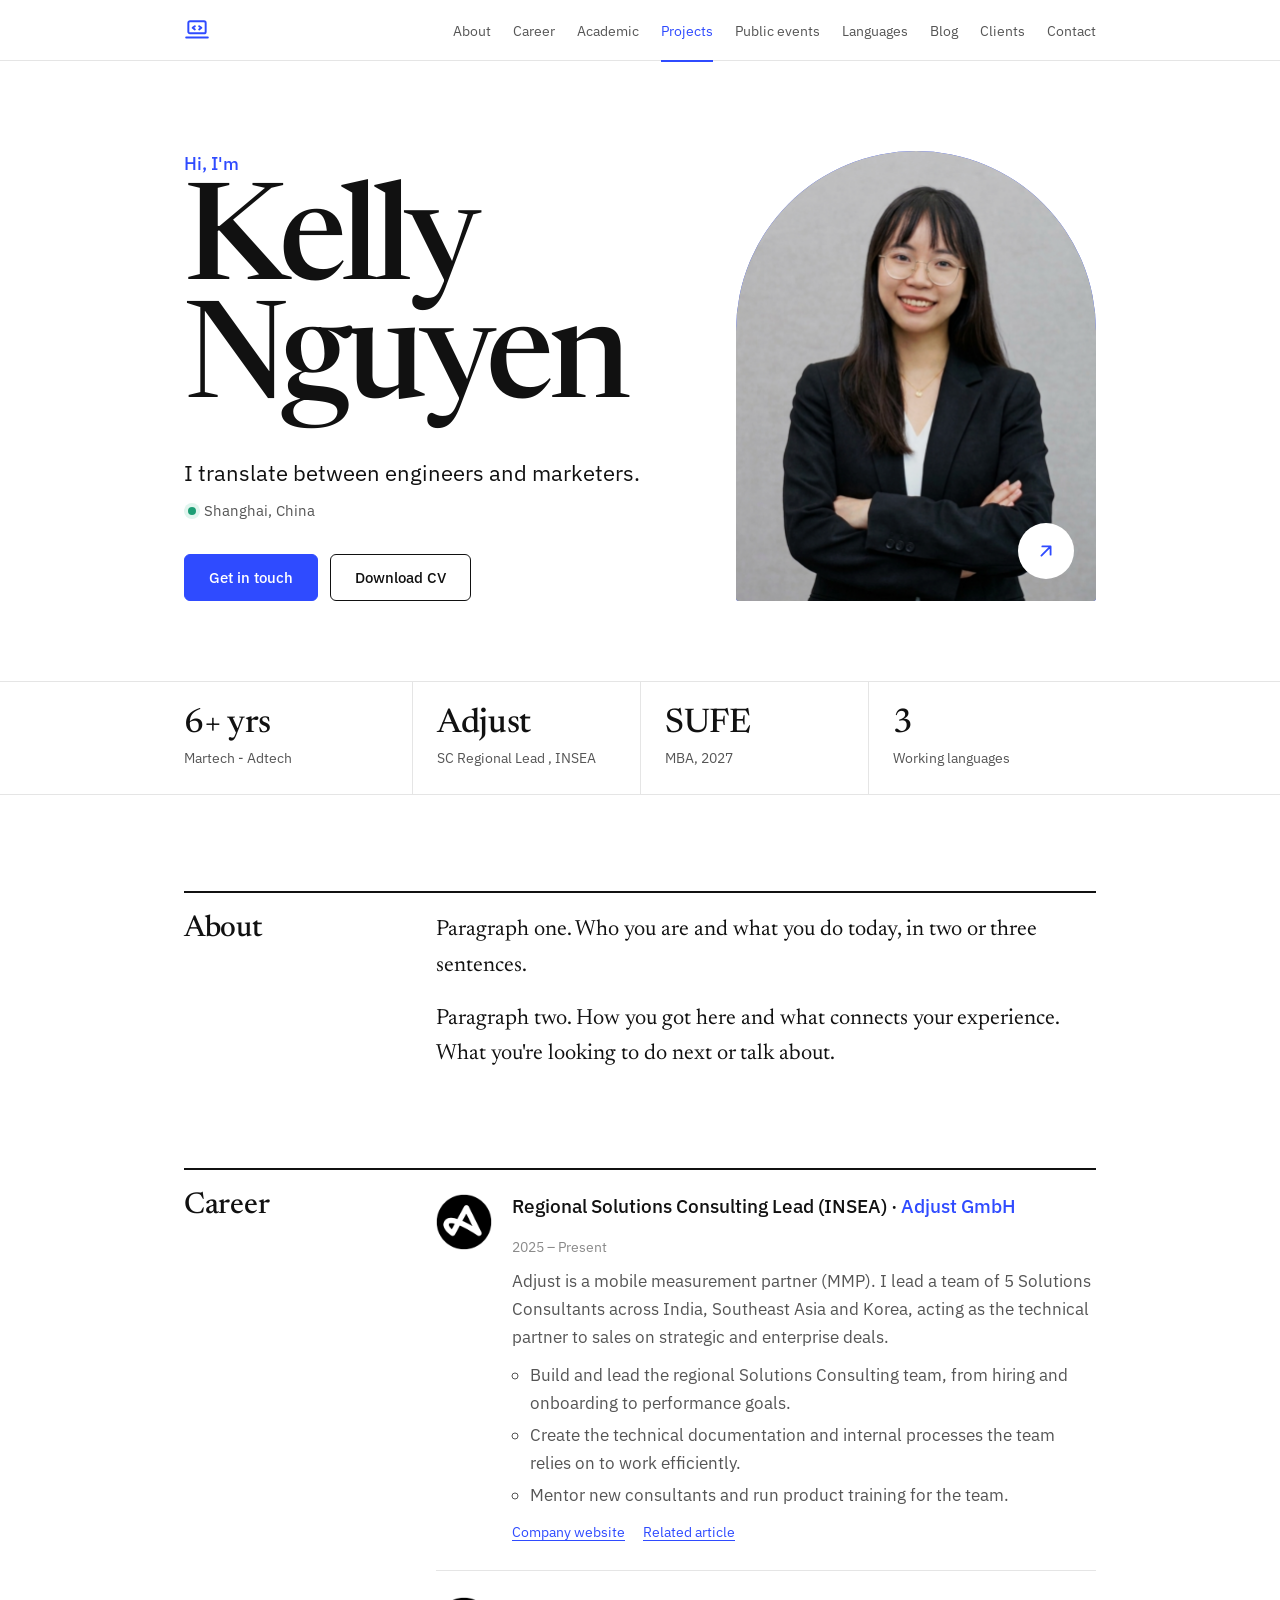
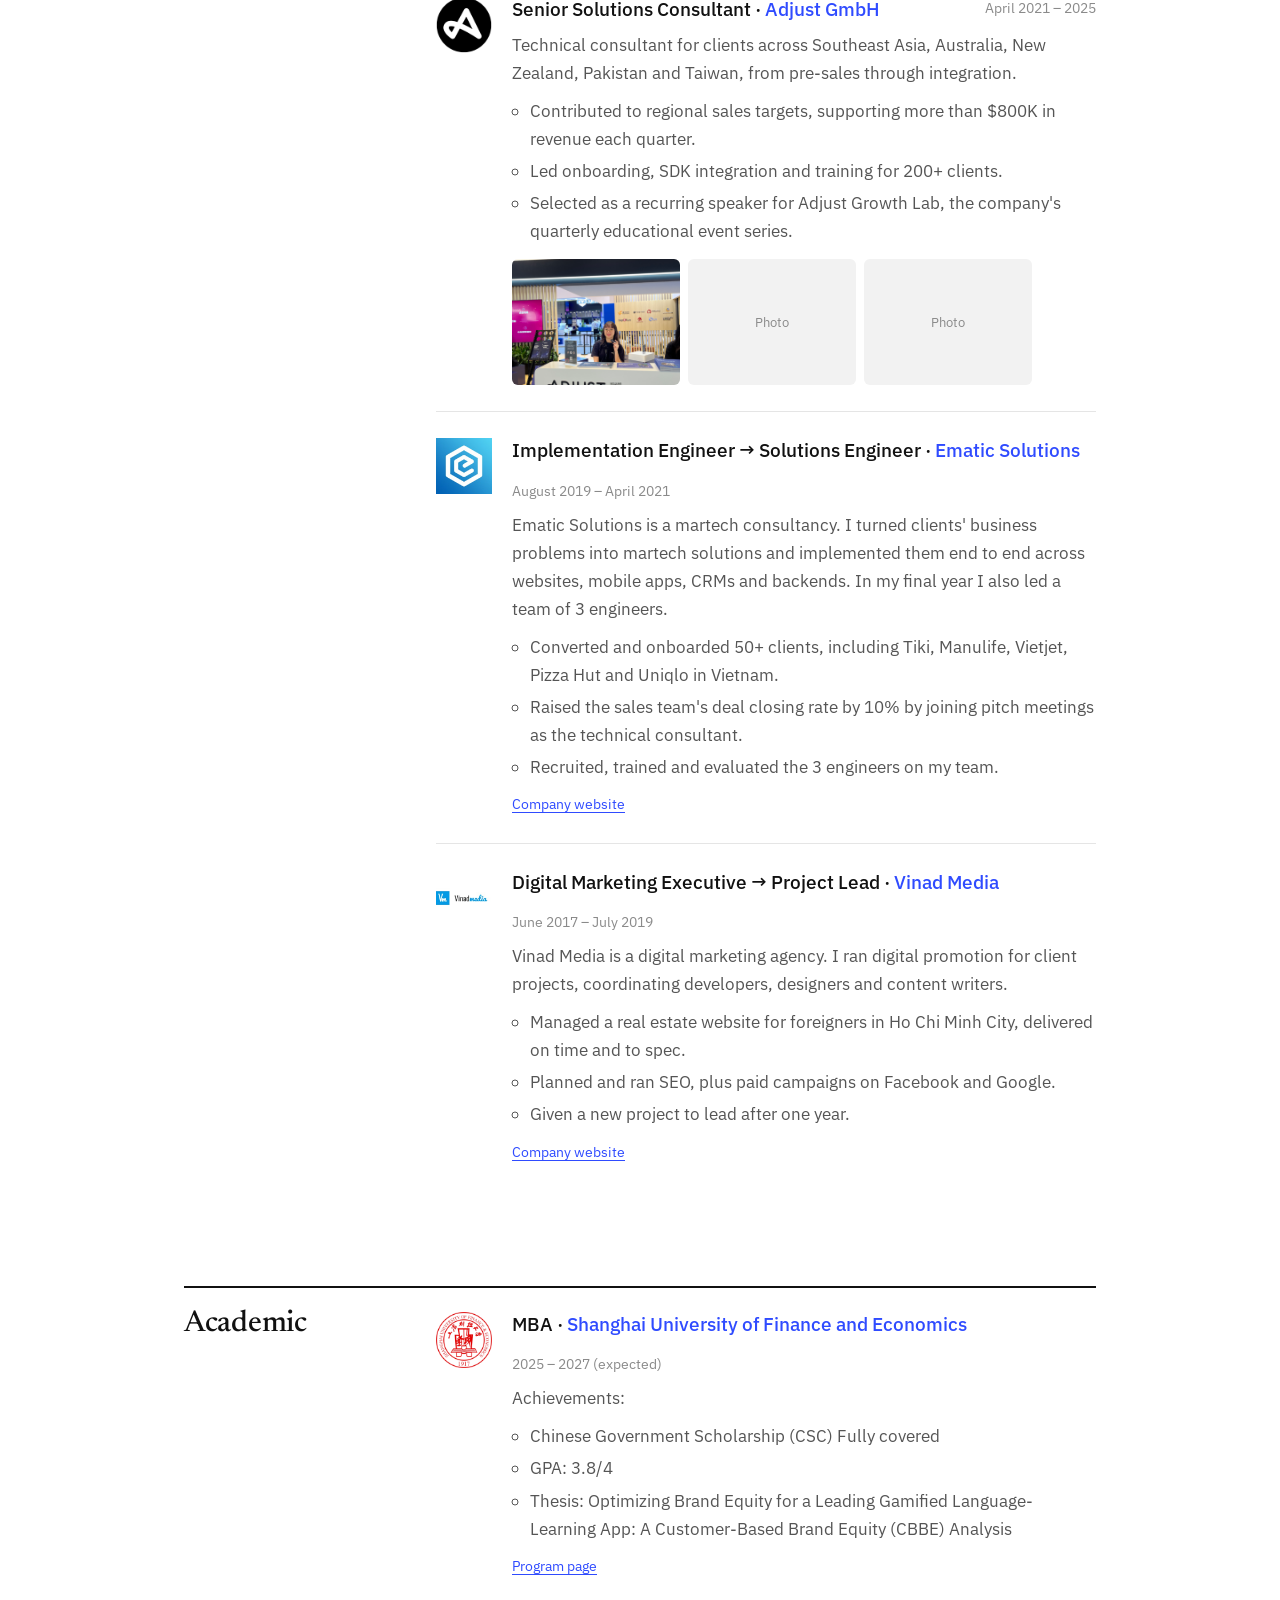
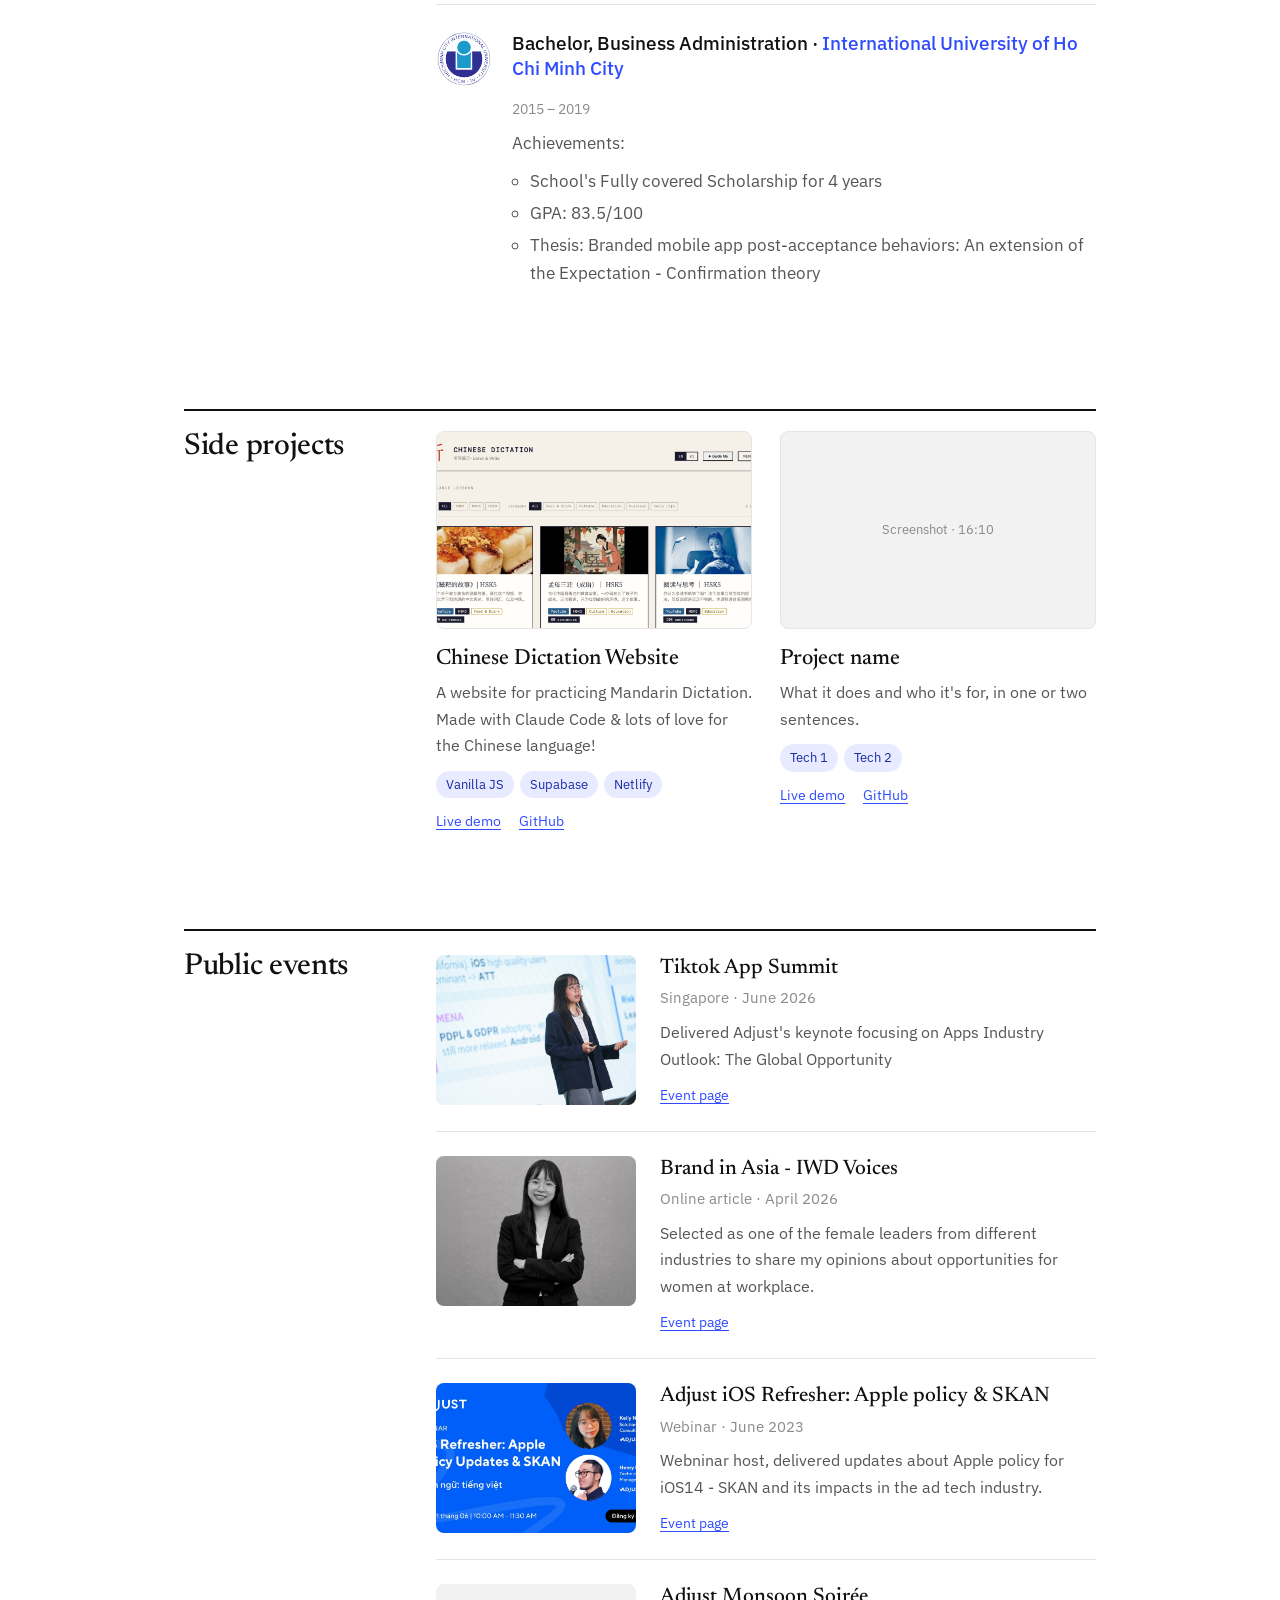
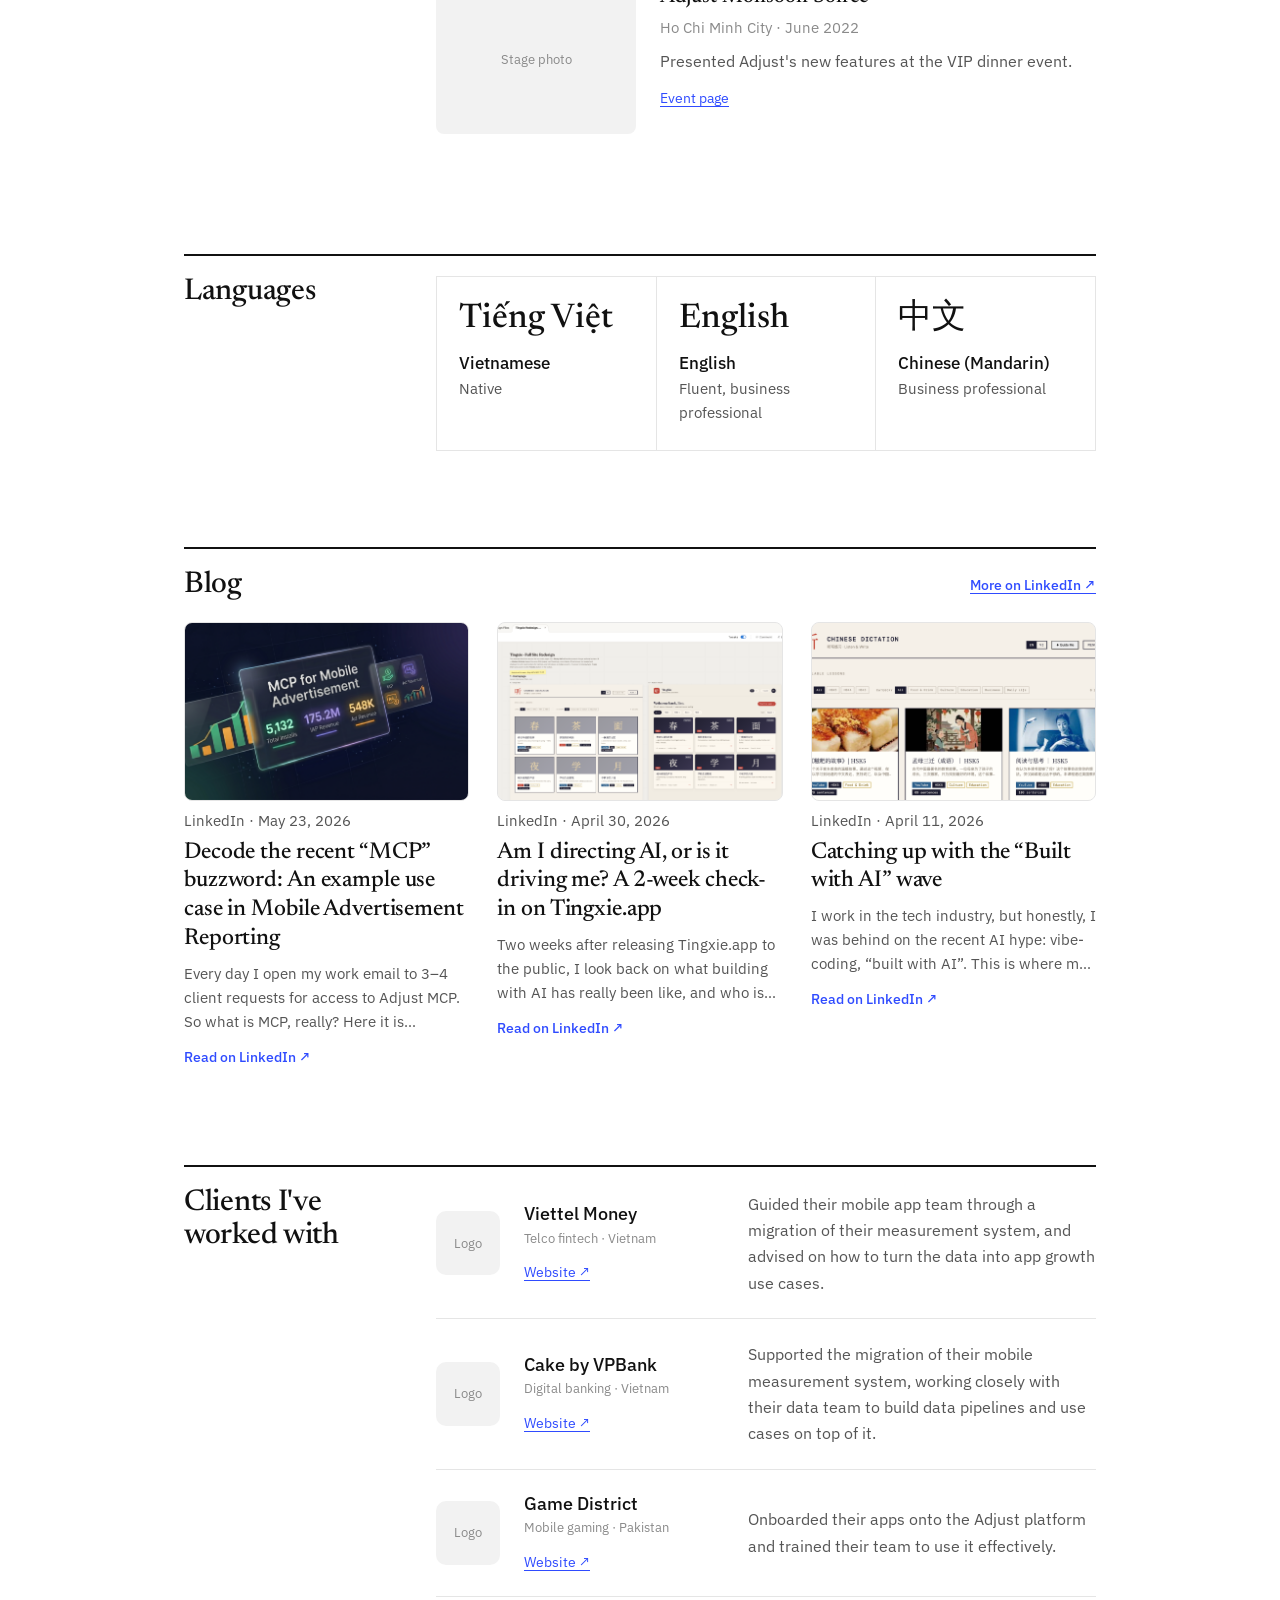
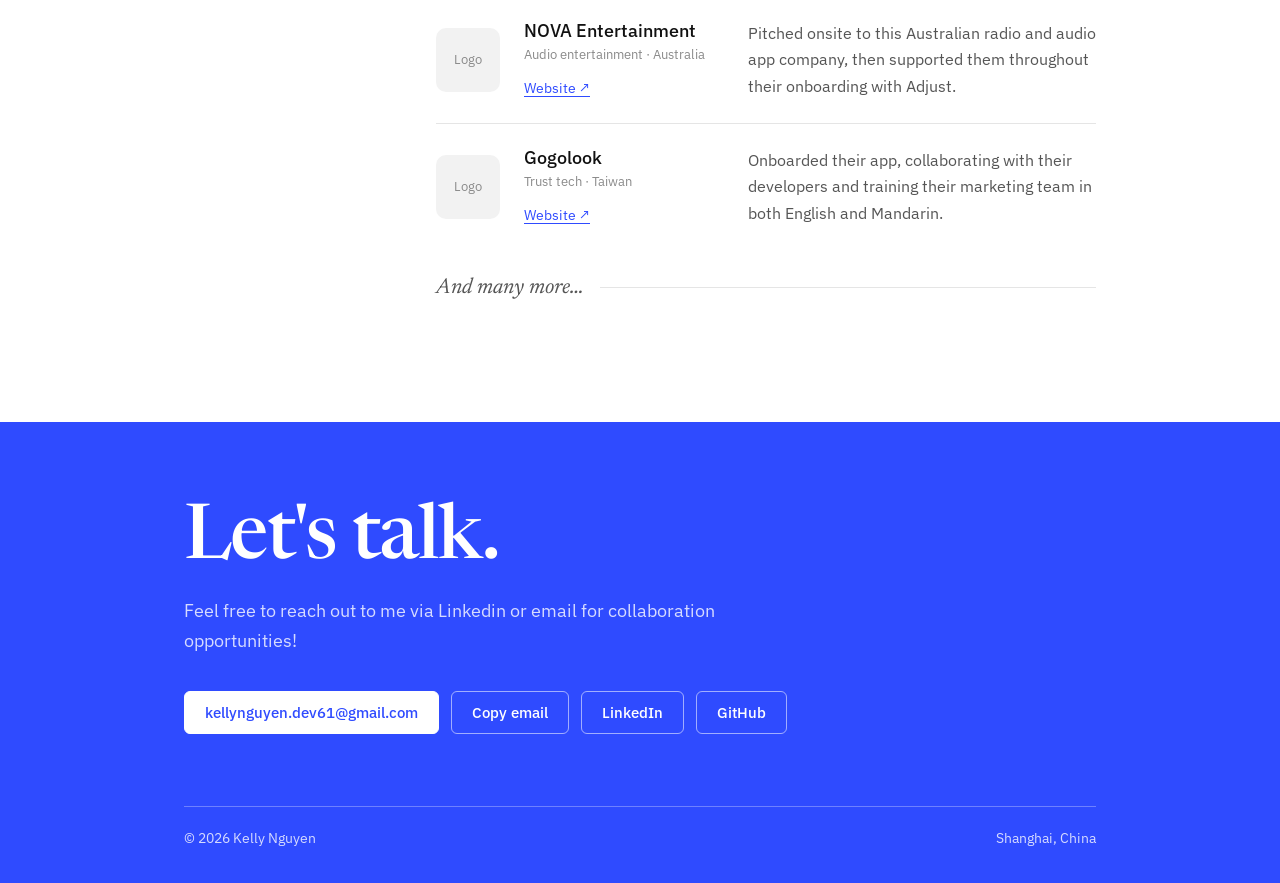
==== index.html @ 9fb00e0f "Initial site" ====
<!DOCTYPE html>
<html lang="en">
<head>
<meta charset="UTF-8">
<meta name="viewport" content="width=device-width, initial-scale=1">

<!-- ===== SEO + LINK PREVIEW (LinkedIn, WhatsApp, Slack show these) ===== -->
<title>Kelly Nguyen | Solutions Consultant</title>
<meta name="description" content="I translate between engineers and marketers.">
<meta property="og:title" content="Kelly Nguyen | Solutions Consultant">
<meta property="og:description" content="I translate between engineers and marketers.">
<meta property="og:image" content="https://kellynguyen.dev/assets/og-image.jpg">
<meta property="og:url" content="https://kellynguyen.dev/">
<meta name="twitter:card" content="summary_large_image">
<link rel="icon" href="assets/favicon.png">

<link rel="preconnect" href="https://fonts.googleapis.com">
<link rel="preconnect" href="https://fonts.gstatic.com" crossorigin>
<link href="https://fonts.googleapis.com/css2?family=Newsreader:opsz,wght@6..72,400;6..72,500&family=IBM+Plex+Sans:wght@400;500&display=swap" rel="stylesheet">

<link rel="stylesheet" href="styles.css">
</head>
<body>

<!-- ======================= NAV ======================= -->
<nav class="nav" aria-label="Sections">
  <div class="wrap">
    <a href="#top" class="nav-brand" aria-label="Back to top"><svg viewBox="0 0 24 24" width="26" height="26" fill="none" stroke="currentColor" stroke-width="1.8" stroke-linecap="round" stroke-linejoin="round" aria-hidden="true"><rect x="4" y="4" width="16" height="11" rx="1.5"/><path d="M2 19h20"/><path d="M10 8.5 8 10l2 1.5M14 8.5l2 1.5-2 1.5"/></svg></a>
    <button class="menu-btn" type="button" aria-expanded="false" aria-controls="nav-links" aria-label="Open menu">
      <span></span><span></span><span></span>
    </button>
    <ul id="nav-links">
      <li><a href="#about">About</a></li>
      <li><a href="#career">Career</a></li>
      <li><a href="#academic">Academic</a></li>
      <li><a href="#projects">Projects</a></li>
      <li><a href="#speaking">Public events</a></li>
      <li><a href="#languages">Languages</a></li>
      <li><a href="#blog">Blog</a></li>
      <li><a href="#clients">Clients</a></li>
      <li hidden><a href="#beyond">Beyond work</a></li><!-- TEMP hidden: remove "hidden" to show again -->
      <li><a href="#contact">Contact</a></li>
    </ul>
  </div>
</nav>

<!-- ======================= HEADER ======================= -->
<header class="hero" id="top">
  <div class="wrap hero-grid">

    <div class="hero-intro">
      <p class="hi">Hi, I'm</p>
      <h1>Kelly<br>Nguyen</h1><!-- keep the <br> to split the name over two lines -->
    </div>

    <!-- Portrait: assets/portrait.png
         Best: background-removed PNG, head and shoulders, at least 800x1000.
         On mobile it shows at ~116px wide, so frame it tightly on your face. -->
    <div class="portrait slot" data-label="Portrait">
      <img src="assets/portrait.png" alt="Portrait of Kelly Nguyen" onerror="this.remove()">
      <a class="portrait-arrow" href="#contact" aria-label="Contact me">
        <svg viewBox="0 0 24 24" fill="none" stroke="currentColor" stroke-width="2" stroke-linecap="round" stroke-linejoin="round" aria-hidden="true"><path d="M7 17 17 7M8 7h9v9"/></svg>
      </a>
    </div>

    <div class="hero-body">
      <p class="tagline">I translate between engineers and marketers.</p>
      <p class="loc">Shanghai, China</p>
      <div class="hero-actions">
        <a class="btn btn-primary" href="#contact">Get in touch</a>
        <a class="btn" href="assets/cv.pdf" download>Download CV</a>
      </div>
    </div>

  </div>

  <!-- Proof bar: exactly 4 items keeps the grid even on desktop (4 across) and mobile (2x2) -->
  <div class="proof">
    <div class="wrap">
      <div class="proof-item"><strong>6+ yrs</strong><span>Martech - Adtech</span></div>
      <div class="proof-item"><strong>Adjust</strong><span>SC Regional Lead , INSEA</span></div>
      <div class="proof-item"><strong>SUFE</strong><span>MBA, 2027</span></div>
      <div class="proof-item"><strong>3</strong><span>Working languages</span></div>
    </div>
  </div>
</header>

<main>

<!-- ======================= INTRODUCTION ======================= -->
<section id="about">
  <div class="wrap sec-head">
    <h2>About</h2>
    <div class="sec-body intro-text">
      <p>Paragraph one. Who you are and what you do today, in two or three sentences.</p>
      <p>Paragraph two. How you got here and what connects your experience. What you're looking to do next or talk about.</p>
    </div>
  </div>
</section>

<!-- ======================= CAREER ======================= -->
<!-- Copy one <li class="tl-item"> block per role. Newest first. -->
<section id="career">
  <div class="wrap sec-head">
    <h2>Career</h2>
    <ol class="sec-body timeline">

      <!-- Adjust: current role -->
      <li class="tl-item">
        <div class="tl-logo slot" data-label="Logo"><img src="assets/logo_adjust.png" alt="Adjust logo" onerror="this.remove()"></div>
        <div>
          <div class="tl-top">
            <h3>Regional Solutions Consulting Lead (INSEA) · <span class="tl-org">Adjust GmbH</span></h3>
            <span class="tl-date">2025 – Present</span>
          </div>
          <p>Adjust is a mobile measurement partner (MMP). I lead a team of 5 Solutions Consultants across India, Southeast Asia and Korea, acting as the technical partner to sales on strategic and enterprise deals.</p>
          <ul class="points">
            <li>Build and lead the regional Solutions Consulting team, from hiring and onboarding to performance goals.</li>
            <li>Create the technical documentation and internal processes the team relies on to work efficiently.</li>
            <li>Mentor new consultants and run product training for the team.</li>
          </ul>
          <div class="tl-links">
            <a href="https://www.adjust.com/">Company website</a>
            <a href="#">Related article</a>
          </div>
        </div>
      </li>

      <!-- Adjust: previous role -->
      <li class="tl-item">
        <div class="tl-logo slot" data-label="Logo"><img src="assets/logo_adjust.png" alt="Adjust logo" onerror="this.remove()"></div>
        <div>
          <div class="tl-top">
            <h3>Senior Solutions Consultant · <span class="tl-org">Adjust GmbH</span></h3>
            <span class="tl-date">April 2021 – 2025</span>
          </div>
          <p>Technical consultant for clients across Southeast Asia, Australia, New Zealand, Pakistan and Taiwan, from pre-sales through integration.</p>
          <ul class="points">
            <li>Contributed to regional sales targets, supporting more than $800K in revenue each quarter.</li>
            <li>Led onboarding, SDK integration and training for 200+ clients.</li>
            <li>Selected as a recurring speaker for Adjust Growth Lab, the company's quarterly educational event series.</li>
          </ul>
          <!-- Optional photos: delete this div if not needed -->
          <div class="tl-photos">
            <div class="slot" data-label="Photo"><img src="assets/career1-1.jpg" alt="Adjust booth at ChinaJoy 2023" onerror="this.remove()"></div>
            <div class="slot" data-label="Photo"><img src="assets/career1-2.jpg" alt="Adjust booth at a Bangkok event, 2022" onerror="this.remove()"></div>
            <div class="slot" data-label="Photo"><img src="assets/career1-3.jpg" alt="Describe photo" onerror="this.remove()"></div>
          </div>
        </div>
      </li>

      <!-- Ematic -->
      <li class="tl-item">
        <div class="tl-logo slot" data-label="Logo"><img src="assets/logo_ematic.png" alt="Ematic Solutions logo" onerror="this.remove()"></div>
        <div>
          <div class="tl-top">
            <h3>Implementation Engineer → Solutions Engineer · <span class="tl-org">Ematic Solutions</span></h3>
            <span class="tl-date">August 2019 – April 2021</span>
          </div>
          <p>Ematic Solutions is a martech consultancy. I turned clients' business problems into martech solutions and implemented them end to end across websites, mobile apps, CRMs and backends. In my final year I also led a team of 3 engineers.</p>
          <ul class="points">
            <li>Converted and onboarded 50+ clients, including Tiki, Manulife, Vietjet, Pizza Hut and Uniqlo in Vietnam.</li>
            <li>Raised the sales team's deal closing rate by 10% by joining pitch meetings as the technical consultant.</li>
            <li>Recruited, trained and evaluated the 3 engineers on my team.</li>
          </ul>
          <div class="tl-links">
            <a href="https://www.ematicsolutions.com/">Company website</a>
          </div>
        </div>
      </li>

      <!-- Vinad Media -->
      <li class="tl-item">
        <div class="tl-logo slot" data-label="Logo"><img src="assets/logo_vinad.png" alt="Vinad Media logo" onerror="this.remove()"></div>
        <div>
          <div class="tl-top">
            <h3>Digital Marketing Executive → Project Lead · <span class="tl-org">Vinad Media</span></h3>
            <span class="tl-date">June 2017 – July 2019</span>
          </div>
          <p>Vinad Media is a digital marketing agency. I ran digital promotion for client projects, coordinating developers, designers and content writers.</p>
          <ul class="points">
            <li>Managed a real estate website for foreigners in Ho Chi Minh City, delivered on time and to spec.</li>
            <li>Planned and ran SEO, plus paid campaigns on Facebook and Google.</li>
            <li>Given a new project to lead after one year.</li>
          </ul>
          <div class="tl-links">
            <a href="https://www.linkedin.com/company/vinad-media-saigon/">Company website</a>
          </div>
        </div>
      </li>

    </ol>
  </div>
</section>

<!-- ======================= ACADEMIC ======================= -->
<section id="academic">
  <div class="wrap sec-head">
    <h2>Academic</h2>
    <ol class="sec-body timeline">

      <li class="tl-item">
        <div class="tl-logo slot" data-label="Logo"><img src="assets/logo_sufe.png" alt="University logo" onerror="this.remove()"></div>
        <div>
          <div class="tl-top">
            <h3>MBA · <span class="tl-org">Shanghai University of Finance and Economics</span></h3>
            <span class="tl-date">2025 – 2027 (expected)</span>
          </div>
          <p>Achievements:</p>
          <ul class="points">
            <li>Chinese Government Scholarship (CSC) Fully covered</li>
            <li>GPA: 3.8/4</li>
            <li>Thesis: Optimizing Brand Equity for a Leading Gamified Language-Learning App: A Customer-Based Brand Equity (CBBE) Analysis</li>
          </ul>
          <div class="tl-links"><a href="https://intlstu.sufe.edu.cn/2e/7a/c12487a208506/page.htm">Program page</a></div>
        </div>
      </li>

      <li class="tl-item">
        <div class="tl-logo slot" data-label="Logo"><img src="assets/logo_hcmiu.svg" alt="University logo" onerror="this.remove()"></div>
        <div>
          <div class="tl-top">
            <h3>Bachelor, Business Administration · <span class="tl-org">International University of Ho Chi Minh City</span></h3>
            <span class="tl-date">2015 – 2019</span>
          </div>
          <p>Achievements:</p>
          <ul class="points">
            <li>School's Fully covered Scholarship for 4 years</li>
            <li>GPA: 83.5/100</li>
            <li>Thesis: Branded mobile app post-acceptance behaviors: An extension of the Expectation - Confirmation theory</li>
          </ul>
        </div>
      </li>

    </ol>
  </div>
</section>

<!-- ======================= SIDE PROJECTS ======================= -->
<!-- Copy one <article class="project"> per project. Screenshot ratio 16:10. -->
<section id="projects">
  <div class="wrap sec-head">
    <h2>Side projects</h2>
    <div class="sec-body projects">

      <article class="project">
        <div class="slot" data-label="Screenshot · 16:10"><img src="assets/project1.jpg" alt="Screenshot of Project name" onerror="this.remove()"></div>
        <h3>Chinese Dictation Website</h3>
        <p>A website for practicing Mandarin Dictation. Made with Claude Code & lots of love for the Chinese language!</p>
        <div class="tags"><span class="tag">Vanilla JS</span><span class="tag">Supabase</span><span class="tag">Netlify</span></div>
        <div class="tl-links"><a href="https://tingxie.app/">Live demo</a><a href="https://github.com/tranbao13/tingxie">GitHub</a></div>
      </article>

      <article class="project">
        <div class="slot" data-label="Screenshot · 16:10"><img src="assets/project2.jpg" alt="Screenshot of Project name" onerror="this.remove()"></div>
        <h3>Project name</h3>
        <p>What it does and who it's for, in one or two sentences.</p>
        <div class="tags"><span class="tag">Tech 1</span><span class="tag">Tech 2</span></div>
        <div class="tl-links"><a href="#">Live demo</a><a href="#">GitHub</a></div>
      </article>

    </div>
  </div>
</section>

<!-- ======================= PUBLIC EVENTS ======================= -->
<!-- Copy one <article class="talk"> per event. Newest first. -->
<section id="speaking">
  <div class="wrap sec-head">
    <h2>Public events</h2>
    <div class="sec-body">

      <article class="talk">
        <div class="slot" data-label="Stage photo"><img src="assets/talk1.jpg" alt="Speaking at Event name" onerror="this.remove()"></div>
        <div>
          <h3>Tiktok App Summit</h3>
          <p class="event"><span>Singapore · June 2026</span></p>
          <p>Delivered Adjust's keynote focusing on Apps Industry Outlook: The Global Opportunity</p>
          <div class="tl-links"><a href="https://www.tiktok.com/topic/the-tiktok-app-summit-2026?lang=en">Event page</a></div>
        </div>
      </article>

      <article class="talk">
        <div class="slot" data-label="Stage photo"><img src="assets/talk4.jpg" alt="Speaking at Event name" onerror="this.remove()"></div>
        <div>
          <h3>Brand in Asia - IWD Voices</h3>
          <p class="event"><span>Online article · April 2026</span></p>
          <p>Selected as one of the female leaders from different industries to share my opinions about opportunities for women at workplace.</p>
          <div class="tl-links"><a href="https://www.brandinginasia.com/iwd-voices-kelly-nguyen-the-question-shouldnt-be-do-we-have-enough-women-on-the-team/">Event page</a></div>
        </div>
      </article>

       <article class="talk">
        <div class="slot" data-label="Stage photo"><img src="assets/talk3.jpg" alt="Speaking at Event name" onerror="this.remove()"></div>
        <div>
          <h3>Adjust iOS Refresher: Apple policy & SKAN</h3>
          <p class="event"><span>Webinar · June 2023</span></p>
          <p>Webninar host, delivered updates about Apple policy for iOS14 - SKAN and its impacts in the ad tech industry.</p>
          <div class="tl-links"><a href="https://events.adjust.com/adjustmonsoonsoiree/team">Event page</a></div>
        </div>
      </article>

      <article class="talk">
        <div class="slot" data-label="Stage photo"><img src="assets/talk2.jpg" alt="Speaking at Event name" onerror="this.remove()"></div>
        <div>
          <h3>Adjust Monsoon Soirée</h3>
          <p class="event"><span>Ho Chi Minh City · June 2022</span></p>
          <p>Presented Adjust's new features at the VIP dinner event.</p>
          <div class="tl-links"><a href="https://events.adjust.com/adjustmonsoonsoiree/team">Event page</a></div>
        </div>
      </article>

    </div>
  </div>
</section>

<!-- ======================= LANGUAGES ======================= -->
<section id="languages">
  <div class="wrap sec-head">
    <h2>Languages</h2>
    <div class="sec-body langs">
      <div class="lang" lang="vi">
        <div class="native">Tiếng Việt</div>
        <div class="name">Vietnamese</div>
        <div class="level">Native</div>
      </div>
      <div class="lang">
        <div class="native">English</div>
        <div class="name">English</div>
        <div class="level">Fluent, business professional</div>
      </div>
      <div class="lang" lang="zh">
        <div class="native">中文</div>
        <div class="name">Chinese (Mandarin)</div>
        <div class="level">Business professional</div>
      </div>
    </div>
  </div>
</section>

<!-- ======================= BLOG ======================= -->
<!-- For now each card opens the original LinkedIn article.
     The /blog pages are kept for a later migration (see the note in each card). -->
<section id="blog">
  <div class="wrap sec-head wide">
    <h2>Blog</h2>
    <p class="sec-aside"><a href="https://www.linkedin.com/in/tranbao13/recent-activity/articles/" target="_blank" rel="noopener">More on LinkedIn ↗</a></p>
    <div class="sec-body posts">

      <!-- Article 1
           Now: links to the LinkedIn article (opens in a new tab).
           Later: to use your own page, change href to "blog/article-1.html",
           remove target/rel, and change the label to "Read article →". -->
      <a class="post-card" href="https://www.linkedin.com/pulse/decode-recent-mcp-buzzword-example-use-case-mobile-reporting-kelly-78q3c/" target="_blank" rel="noopener">
        <div class="slot" data-label="Cover · 16:10"><img src="assets/blog/article-1-cover.jpg" alt="Cover image for the MCP article" onerror="this.remove()"></div>
        <p class="post-meta">LinkedIn · May 23, 2026</p>
        <h3>Decode the recent “MCP” buzzword: An example use case in Mobile Advertisement Reporting</h3>
        <p>Every day I open my work email to 3–4 client requests for access to Adjust MCP. So what is MCP, really? Here it is explained through a real use case: mobile advertising reporting.</p>
        <span class="read-more">Read on LinkedIn ↗</span>
      </a>

      <!-- Article 2
           Now: links to the LinkedIn article (opens in a new tab).
           Later: to use your own page, change href to "blog/article-2.html",
           remove target/rel, and change the label to "Read article →". -->
      <a class="post-card" href="https://www.linkedin.com/feed/update/urn:li:ugcPost:7455631963706572800/" target="_blank" rel="noopener">
        <div class="slot" data-label="Cover · 16:10"><img src="assets/blog/article-2-cover.jpg" alt="Cover image for the Tingxie.app check-in article" onerror="this.remove()"></div>
        <p class="post-meta">LinkedIn · April 30, 2026</p>
        <h3>Am I directing AI, or is it driving me? A 2-week check-in on Tingxie.app</h3>
        <p>Two weeks after releasing Tingxie.app to the public, I look back on what building with AI has really been like, and who is steering whom.</p>
        <span class="read-more">Read on LinkedIn ↗</span>
      </a>

      <!-- Article 3
           Now: links to the LinkedIn article (opens in a new tab).
           Later: to use your own page, change href to "blog/article-3.html",
           remove target/rel, and change the label to "Read article →". -->
      <a class="post-card" href="https://www.linkedin.com/feed/update/urn:li:ugcPost:7448528146791952384/" target="_blank" rel="noopener">
        <div class="slot" data-label="Cover · 16:10"><img src="assets/blog/article-3-cover.jpg" alt="Cover image for the Built with AI article" onerror="this.remove()"></div>
        <p class="post-meta">LinkedIn · April 11, 2026</p>
        <h3>Catching up with the “Built with AI” wave</h3>
        <p>I work in the tech industry, but honestly, I was behind on the recent AI hype: vibe-coding, “built with AI”. This is where my catch-up started.</p>
        <span class="read-more">Read on LinkedIn ↗</span>
      </a>

    </div>
  </div>
</section>

<!-- ======================= CLIENTS ======================= -->
<!-- Copy one <li class="client"> per client. Logos: transparent PNG in assets/clients/ -->
<section id="clients">
  <div class="wrap sec-head">
    <h2>Clients I've worked with</h2>
    <div class="sec-body">
      <ul class="clients">

      <li class="client">
        <!-- Logo: save the official logo as assets/clients/viettel-money.png. Until then, the site's icon is loaded from Google as a fallback. -->
        <div class="client-logo slot" data-label="Logo"><img src="assets/clients/viettel-money.png" alt="Viettel Money logo" onerror="this.onerror=function(){this.remove()};this.src='https://www.google.com/s2/favicons?domain=viettelmoney.vn&sz=128'"></div>
        <div>
          <h3>Viettel Money</h3>
          <p class="client-meta">Telco fintech · Vietnam</p>
          <div class="tl-links"><a href="https://viettelmoney.vn/" target="_blank" rel="noopener">Website ↗</a></div>
        </div>
        <p>Guided their mobile app team through a migration of their measurement system, and advised on how to turn the data into app growth use cases.</p>
      </li>

      <li class="client">
        <!-- Logo: save the official logo as assets/clients/cake.png. Until then, the site's icon is loaded from Google as a fallback. -->
        <div class="client-logo slot" data-label="Logo"><img src="assets/clients/cake.png" alt="Cake by VPBank logo" onerror="this.onerror=function(){this.remove()};this.src='https://www.google.com/s2/favicons?domain=cake.vn&sz=128'"></div>
        <div>
          <h3>Cake by VPBank</h3>
          <p class="client-meta">Digital banking · Vietnam</p>
          <div class="tl-links"><a href="https://cake.vn/" target="_blank" rel="noopener">Website ↗</a></div>
        </div>
        <p>Supported the migration of their mobile measurement system, working closely with their data team to build data pipelines and use cases on top of it.</p>
      </li>

      <li class="client">
        <!-- Logo: save the official logo as assets/clients/game-district.png. Until then, the site's icon is loaded from Google as a fallback. -->
        <div class="client-logo slot" data-label="Logo"><img src="assets/clients/game-district.png" alt="Game District logo" onerror="this.onerror=function(){this.remove()};this.src='https://www.google.com/s2/favicons?domain=gamedistrict.co&sz=128'"></div>
        <div>
          <h3>Game District</h3>
          <p class="client-meta">Mobile gaming · Pakistan</p>
          <div class="tl-links"><a href="https://gamedistrict.co/" target="_blank" rel="noopener">Website ↗</a></div>
        </div>
        <p>Onboarded their apps onto the Adjust platform and trained their team to use it effectively.</p>
      </li>

      <li class="client">
        <!-- Logo: save the official logo as assets/clients/nova-entertainment.png. Until then, the site's icon is loaded from Google as a fallback. -->
        <div class="client-logo slot" data-label="Logo"><img src="assets/clients/nova-entertainment.png" alt="NOVA Entertainment logo" onerror="this.onerror=function(){this.remove()};this.src='https://www.google.com/s2/favicons?domain=novaentertainment.com.au&sz=128'"></div>
        <div>
          <h3>NOVA Entertainment</h3>
          <p class="client-meta">Audio entertainment · Australia</p>
          <div class="tl-links"><a href="https://www.novaentertainment.com.au/" target="_blank" rel="noopener">Website ↗</a></div>
        </div>
        <p>Pitched onsite to this Australian radio and audio app company, then supported them throughout their onboarding with Adjust.</p>
      </li>

      <li class="client">
        <!-- Logo: save the official logo as assets/clients/gogolook.png. Until then, the site's icon is loaded from Google as a fallback. -->
        <div class="client-logo slot" data-label="Logo"><img src="assets/clients/gogolook.png" alt="Gogolook logo" onerror="this.onerror=function(){this.remove()};this.src='https://www.google.com/s2/favicons?domain=gogolook.com&sz=128'"></div>
        <div>
          <h3>Gogolook</h3>
          <p class="client-meta">Trust tech · Taiwan</p>
          <div class="tl-links"><a href="https://www.gogolook.com/" target="_blank" rel="noopener">Website ↗</a></div>
        </div>
        <p>Onboarded their app, collaborating with their developers and training their marketing team in both English and Mandarin.</p>
      </li>

      </ul>
      <p class="more">And many more…</p>
    </div>
  </div>
</section>

<!-- ======================= PERSONAL SKILLS ======================= -->
<section id="beyond" hidden><!-- TEMP hidden: remove "hidden" to show again -->
  <div class="wrap sec-head">
    <h2>Beyond work</h2>
    <div class="sec-body beyond">

      <article class="hobby">
        <div class="slot" data-label="Photo"><img src="assets/guitar.jpg" alt="Playing guitar" onerror="this.remove()"></div>
        <h3>Guitar</h3>
        <p>How long you've played, favorite genre, or a song you're learning.</p>
      </article>

      <article class="hobby">
        <div class="slot" data-label="Photo"><img src="assets/ukulele.jpg" alt="Playing ukulele" onerror="this.remove()"></div>
        <h3>Ukulele</h3>
        <p>A line about what you play and when.</p>
      </article>

      <article class="hobby">
        <div class="slot" data-label="Photo"><img src="assets/cooking.jpg" alt="A dish I cooked" onerror="this.remove()"></div>
        <h3>Cooking</h3>
        <p>What you cook and what the channel is about.</p>
        <a href="https://www.tiktok.com/@yourhandle" target="_blank" rel="noopener">Watch on TikTok</a>
      </article>

    </div>
  </div>
</section>

</main>

<!-- ======================= FOOTER / CONTACT ======================= -->
<footer id="contact">
  <div class="wrap">
    <h2>Let's talk.</h2>
    <p class="lead">Feel free to reach out to me via Linkedin or email for collaboration opportunities!</p>
    <div class="contact-row">
      <a class="email" href="mailto:kellynguyen.dev61@gmail.com">kellynguyen.dev61@gmail.com</a>
      <button type="button" id="copy-email" data-email="kellynguyen.dev61@gmail.com">Copy email</button>
      <a href="https://www.linkedin.com/in/tranbao13/" target="_blank" rel="noopener">LinkedIn</a>
      <a href="https://github.com/tranbao13" target="_blank" rel="noopener">GitHub</a>
    </div>
    <div class="foot-base">
      <span>© <span id="year"></span> Kelly Nguyen</span>
      <span>Shanghai, China</span>
    </div>
  </div>
</footer>

<!-- Lightbox: opens when a career/academic photo is clicked -->
<dialog class="lightbox" aria-label="Photo viewer">
  <div class="lb-stage"><img alt=""></div>
  <p class="lb-caption"></p>
  <button class="lb-btn lb-close" type="button" aria-label="Close"><svg viewBox="0 0 24 24" fill="none" stroke="currentColor" stroke-width="2" stroke-linecap="round"><path d="M6 6l12 12M18 6 6 18"/></svg></button>
  <button class="lb-btn lb-prev" type="button" aria-label="Previous photo"><svg viewBox="0 0 24 24" fill="none" stroke="currentColor" stroke-width="2" stroke-linecap="round" stroke-linejoin="round"><path d="M15 6l-6 6 6 6"/></svg></button>
  <button class="lb-btn lb-next" type="button" aria-label="Next photo"><svg viewBox="0 0 24 24" fill="none" stroke="currentColor" stroke-width="2" stroke-linecap="round" stroke-linejoin="round"><path d="M9 6l6 6-6 6"/></svg></button>
</dialog>

<script src="main.js"></script>
</body>
</html>
---- styles.css ----
:root{
  --paper:#FFFFFF; --ink:#111111; --ink-2:#555555; --ink-3:#8A8A8A;
  --cobalt:#2F4BFF; --cobalt-tint:#E8EBFF; --line:#E5E5E5; --soft:#F2F2F2;
  --serif:"Newsreader", Georgia, serif; --sans:"IBM Plex Sans", system-ui, sans-serif;
  --wrap:960px;
}
*{box-sizing:border-box;margin:0;padding:0}
html{scroll-behavior:smooth;scroll-padding-top:72px}
body{background:var(--paper);color:var(--ink);font:400 17px/1.65 var(--sans);-webkit-font-smoothing:antialiased}
img{display:block;max-width:100%}
a{color:inherit}
:focus-visible{outline:2px solid var(--cobalt);outline-offset:3px;border-radius:2px}
.wrap{max-width:var(--wrap);margin:0 auto;padding:0 24px}

/* Image slots: shows a grey placeholder until you add the real file */
.slot{background:var(--soft);position:relative;overflow:hidden}
.slot img{width:100%;height:100%;object-fit:cover}
.slot::after{content:attr(data-label);position:absolute;inset:0;display:flex;align-items:center;justify-content:center;font-size:13px;color:var(--ink-3);z-index:0}
.slot img{position:relative;z-index:1}
/* Once a real image exists, drop the placeholder label (and the grey box for logos) */
.slot:has(> img)::after{content:none}
.tl-logo:has(> img){background:transparent;border-radius:0}
.tl-logo img{object-fit:contain}

/* ===== NAV ===== */
.nav{position:sticky;top:0;z-index:20;background:rgba(255,255,255,.95);backdrop-filter:saturate(1.4) blur(8px);border-bottom:1px solid var(--line)}
.nav .wrap{display:flex;align-items:center;justify-content:space-between;height:60px;gap:24px;position:relative}
.nav-brand{display:flex;align-items:center;color:var(--cobalt);text-decoration:none;transition:transform .2s}
.nav-brand:hover{transform:translateY(-1px)}
.nav ul{display:flex;gap:22px;list-style:none}
.nav ul a{font-size:14px;color:var(--ink-2);text-decoration:none;padding:20px 0;border-bottom:2px solid transparent;white-space:nowrap}
.nav ul a:hover{color:var(--ink)}
.nav ul a.active{color:var(--cobalt);border-bottom-color:var(--cobalt)}
.menu-btn{display:none;background:none;border:0;width:40px;height:40px;margin-right:-8px;cursor:pointer;color:var(--ink)}
.menu-btn span{display:block;width:20px;height:2px;background:currentColor;margin:5px auto;transition:transform .2s,opacity .2s}
.menu-btn[aria-expanded="true"] span:nth-child(1){transform:translateY(7px) rotate(45deg)}
.menu-btn[aria-expanded="true"] span:nth-child(2){opacity:0}
.menu-btn[aria-expanded="true"] span:nth-child(3){transform:translateY(-7px) rotate(-45deg)}

/* ===== HERO ===== */
.hero{padding:clamp(40px,7vw,88px) 0 0}
.hero-grid{display:grid;grid-template-columns:minmax(0,1fr) minmax(240px,360px);grid-template-areas:"intro portrait" "body portrait";column-gap:clamp(32px,6vw,80px);align-items:end}
.hero-intro{grid-area:intro}
.hero-body{grid-area:body;align-self:start}
.hi{font-size:18px;font-weight:500;color:var(--cobalt)}
.hero h1{font:500 clamp(64px,10.5vw,136px)/.88 var(--serif);letter-spacing:-.04em;margin:10px 0 0}
.tagline{font-size:22px;line-height:1.45;max-width:520px;margin-top:32px}
.loc{display:flex;align-items:center;gap:8px;font-size:15px;color:var(--ink-2);margin-top:10px}
.loc::before{content:"";flex:none;margin-left:4px;width:8px;height:8px;border-radius:50%;background:#1D9E75;box-shadow:0 0 0 4px #E1F5EE}
.hero-actions{display:flex;flex-wrap:wrap;gap:12px;margin-top:30px}
.btn{display:inline-block;font:500 15px/1 var(--sans);padding:15px 24px;border-radius:6px;text-decoration:none;border:1.5px solid var(--ink);text-align:center}
.btn-primary{background:var(--cobalt);border-color:var(--cobalt);color:#fff}
.btn-primary:hover{background:#1F37E0;border-color:#1F37E0}
.btn:not(.btn-primary):hover{background:var(--ink);color:#fff}

/* Portrait: arch shape. Best with a background-removed PNG; a normal photo also works */
.portrait{grid-area:portrait;position:relative;aspect-ratio:4/5;background:var(--cobalt);border-radius:999px 999px 16px 16px;overflow:hidden}
.portrait.slot::after{color:#C9D0FF}
.portrait img{object-position:center top}
.portrait-arrow{position:absolute;bottom:22px;right:22px;z-index:2;width:56px;height:56px;border-radius:50%;background:#fff;color:var(--cobalt);display:flex;align-items:center;justify-content:center;transition:transform .2s}
.portrait-arrow:hover{transform:rotate(45deg)}
.portrait-arrow svg{width:22px;height:22px}

/* Proof bar */
.proof{margin-top:clamp(48px,7vw,80px);border-top:1px solid var(--line);border-bottom:1px solid var(--line)}
.proof .wrap{display:grid;grid-template-columns:repeat(4,minmax(0,1fr))}
.proof-item{padding:24px 24px;border-left:1px solid var(--line)}
.proof-item:first-child{border-left:0;padding-left:0}
.proof-item strong{display:block;font:500 34px/1.1 var(--serif);letter-spacing:-.01em}
.proof-item span{display:block;font-size:14px;color:var(--ink-2);margin-top:4px}

/* ===== SECTIONS ===== */
section{padding:96px 0 0}
.sec-head{display:grid;grid-template-columns:220px 1fr;gap:20px 32px}
.sec-head::before{content:"";grid-column:1/-1;height:2px;background:var(--ink)}
.sec-head h2{font:500 30px/1.1 var(--serif);letter-spacing:-.01em}
.sec-body{grid-column:2}
.intro-text p{font:400 22px/1.6 var(--serif);max-width:680px}
.intro-text p + p{margin-top:18px}

/* Timeline (career + academic) */
.timeline{list-style:none}
.tl-item{display:grid;grid-template-columns:56px 1fr;gap:20px;padding:26px 0;border-bottom:1px solid var(--line)}
.tl-item:first-child{padding-top:4px}
.tl-logo{width:56px;height:56px;border-radius:10px}
.tl-top{display:flex;justify-content:space-between;gap:16px;flex-wrap:wrap}
.tl-item h3{font:500 19px/1.35 var(--sans)}
.tl-org{color:var(--cobalt);font-weight:500}
.tl-date{font-size:14px;color:var(--ink-3);white-space:nowrap}
.tl-item p{color:var(--ink-2);margin-top:8px;max-width:620px}
.tl-item ul.points{margin:10px 0 0 18px;color:var(--ink-2)}
.tl-item ul.points li{margin-top:4px}
.tl-links{display:flex;flex-wrap:wrap;gap:8px 18px;margin-top:12px;font-size:14px}
.tl-links a{color:var(--cobalt);text-underline-offset:3px}
.tl-photos{display:grid;grid-template-columns:repeat(3,1fr);gap:8px;margin-top:14px;max-width:520px}
.tl-photos .slot{aspect-ratio:4/3;border-radius:6px}

/* Projects */
.projects{display:grid;grid-template-columns:repeat(2,minmax(0,1fr));gap:40px 28px}
.project .slot{aspect-ratio:16/10;border-radius:8px;border:1px solid var(--line)}
.project h3{font:500 22px/1.3 var(--serif);margin-top:16px}
.project p{color:var(--ink-2);margin-top:6px;font-size:16px}
.tags{display:flex;flex-wrap:wrap;gap:6px;margin-top:12px}
.tag{font-size:13px;background:var(--cobalt-tint);color:#1A2BA8;padding:3px 10px;border-radius:99px}

/* Speaking */
.talk{display:grid;grid-template-columns:200px 1fr;gap:24px;padding:24px 0;border-bottom:1px solid var(--line)}
.talk:first-child{padding-top:4px}
.talk .slot{aspect-ratio:4/3;border-radius:8px}
.talk h3{font:500 21px/1.3 var(--serif)}
.talk .event{font-size:15px;color:var(--ink);margin-top:4px}
.talk .event span{color:var(--ink-3)}
.talk p{color:var(--ink-2);margin-top:8px;font-size:16px}

/* Languages */
.langs{display:grid;grid-template-columns:repeat(3,minmax(0,1fr));gap:1px;background:var(--line);border:1px solid var(--line)}
.lang{background:var(--paper);padding:24px 22px}
.lang .native{font:500 34px/1.1 var(--serif)}
.lang .name{font-weight:500;margin-top:10px}
.lang .level{color:var(--ink-2);font-size:15px}

/* Beyond work */
.beyond{display:grid;grid-template-columns:repeat(3,minmax(0,1fr));gap:24px}
.hobby .slot{aspect-ratio:1;border-radius:8px}
.hobby h3{font:500 20px/1.3 var(--serif);margin-top:14px}
.hobby p{color:var(--ink-2);font-size:15px;margin-top:4px}
.hobby a{display:inline-block;margin-top:8px;font-size:14px;color:var(--cobalt);font-weight:500;text-underline-offset:3px}

/* ===== LIGHTBOX (career photos) ===== */
.tl-photos img{cursor:zoom-in;transition:opacity .15s}
.tl-photos img:hover{opacity:.88}
.lightbox{border:0;padding:0;margin:auto;background:transparent;max-width:100vw;max-height:100vh;width:100vw;height:100vh;overflow:hidden}
.lightbox::backdrop{background:rgba(10,10,14,.92)}
.lb-stage{position:absolute;inset:0;display:flex;align-items:center;justify-content:center;padding:64px 72px}
.lb-stage img{max-width:100%;max-height:100%;width:auto;height:auto;object-fit:contain;border-radius:4px}
.lb-caption{position:absolute;left:0;right:0;bottom:18px;text-align:center;color:#D0D0D6;font-size:14px;padding:0 72px}
.lb-btn{position:absolute;width:48px;height:48px;border-radius:50%;border:0;background:rgba(255,255,255,.12);color:#fff;cursor:pointer;display:flex;align-items:center;justify-content:center}
.lb-btn:hover{background:rgba(255,255,255,.24)}
.lb-btn:focus-visible{outline:2px solid #fff}
.lb-btn svg{width:22px;height:22px}
.lb-close{top:16px;right:16px}
.lb-prev{left:16px;top:50%;transform:translateY(-50%)}
.lb-next{right:16px;top:50%;transform:translateY(-50%)}
@media (max-width:640px){
  .lb-stage{padding:64px 12px 72px}
  .lb-prev,.lb-next{top:auto;bottom:12px;transform:none}
  .lb-caption{bottom:28px;padding:0 76px}
}

/* ===== FOOTER ===== */
footer{margin-top:120px;background:var(--cobalt);color:#fff;padding:80px 0 32px}
footer h2{font:500 clamp(40px,7vw,76px)/1 var(--serif);letter-spacing:-.02em;max-width:720px}
footer .lead{font-size:18px;color:#D6DBFF;margin-top:18px;max-width:560px}
.contact-row{display:flex;flex-wrap:wrap;gap:12px;margin-top:36px}
.contact-row a,.contact-row button{font:500 15px/1 var(--sans);color:#fff;border:1.5px solid rgba(255,255,255,.55);background:transparent;padding:13px 20px;border-radius:6px;text-decoration:none;cursor:pointer}
.contact-row a:hover,.contact-row button:hover{background:#fff;color:var(--cobalt);border-color:#fff}
.contact-row .email{background:#fff;color:var(--cobalt);border-color:#fff}
footer :focus-visible{outline-color:#fff}
.foot-base{display:flex;justify-content:space-between;flex-wrap:wrap;gap:8px;margin-top:72px;padding-top:20px;border-top:1px solid rgba(255,255,255,.3);font-size:14px;color:#D6DBFF}

/* ===== RESPONSIVE ===== */
@media (max-width:900px){
  .nav ul{display:none;position:absolute;top:60px;left:0;right:0;flex-direction:column;gap:0;background:var(--paper);border-bottom:1px solid var(--line);padding:8px 24px 16px}
  .nav ul.open{display:flex}
  .nav ul a{display:block;padding:14px 0;font-size:16px;border-bottom:1px solid var(--line)}
  .nav ul li:last-child a{border-bottom:0}
  .nav ul a.active{border-bottom-color:var(--line)}
  .menu-btn{display:block}
}
@media (max-width:800px){
  .sec-head{grid-template-columns:1fr;gap:20px}
  .sec-body{grid-column:1}
  .projects,.beyond{grid-template-columns:1fr}
  .langs{grid-template-columns:1fr}
  .talk{grid-template-columns:1fr;gap:14px}
  section{padding-top:72px}
  .proof .wrap{grid-template-columns:repeat(2,minmax(0,1fr));padding:0}
  .proof-item,.proof-item:first-child{padding:18px 24px;border-left:0}
  .proof-item:nth-child(odd){border-right:1px solid var(--line)}
  .proof-item:nth-child(-n+2){border-bottom:1px solid var(--line)}
  .proof-item strong{font-size:26px}
}
@media (max-width:640px){
  .hero-grid{grid-template-columns:minmax(0,1fr) 116px;grid-template-areas:"intro portrait" "body body";column-gap:12px}
  .hero h1{font-size:clamp(40px,12.5vw,64px);letter-spacing:-.035em}
  .hi{font-size:14px}
  .portrait{aspect-ratio:auto;height:152px;border-radius:58px 58px 10px 10px}
  .portrait-arrow{display:none}
  .portrait.slot::after{font-size:11px}
  .tagline{font-size:18px;margin-top:20px}
  .hero-actions{display:grid;grid-template-columns:1fr 1fr;gap:8px;margin-top:22px}
  .btn{padding:14px 8px}
  .proof{margin-top:36px}
  .proof-item,.proof-item:first-child{padding:14px 16px}
  .proof-item strong{font-size:22px}
  .proof-item span{font-size:13px}
  .proof-item:nth-child(odd){padding-left:24px}
}
@media (max-width:480px){
  body{font-size:16px}
  .tl-item{grid-template-columns:1fr}
  .tl-logo{width:44px;height:44px}
  .intro-text p{font-size:19px}
}
@media (max-width:340px){
  .hero-grid{grid-template-columns:minmax(0,1fr) 92px}
  .portrait{height:124px;border-radius:46px 46px 8px 8px}
  .hero h1{font-size:36px}
  .hero-actions{grid-template-columns:1fr}
  .proof-item:nth-child(odd){padding-left:16px}
}
@media (prefers-reduced-motion:reduce){html{scroll-behavior:auto}*{transition:none!important}}

/* ===== BLOG CARDS ===== */
.sec-head.wide .sec-body{grid-column:1/-1}
.sec-aside{align-self:center;justify-self:end;font-size:14px}
.sec-aside a{color:var(--cobalt);font-weight:500;text-underline-offset:3px}
.posts{display:grid;grid-template-columns:repeat(3,minmax(0,1fr));gap:40px 28px}
.posts.two{grid-template-columns:repeat(2,minmax(0,1fr))}
.post-card{display:flex;flex-direction:column;text-decoration:none;color:inherit}
.post-card .slot{aspect-ratio:16/10;border-radius:8px;border:1px solid var(--line)}
.post-card .slot img{transition:transform .35s ease}
.post-card:hover .slot img{transform:scale(1.03)}
.post-meta{font-size:13px;color:var(--ink-3);margin-top:16px}
.post-card h3{font:500 23px/1.25 var(--serif);letter-spacing:-.005em;margin-top:6px;transition:color .15s}
.post-card:hover h3{color:var(--cobalt)}
.post-card p{color:var(--ink-2);font-size:15px;line-height:1.6;margin-top:8px;display:-webkit-box;-webkit-line-clamp:3;-webkit-box-orient:vertical;overflow:hidden}
.read-more{margin-top:12px;font-size:14px;font-weight:500;color:var(--cobalt)}

/* ===== CLIENTS ===== */
.clients{list-style:none}
.client{display:grid;grid-template-columns:64px minmax(0,200px) minmax(0,1fr);gap:8px 24px;align-items:center;padding:22px 0;border-bottom:1px solid var(--line)}
.client:first-child{padding-top:4px}
.client-logo{width:64px;height:64px;border-radius:10px}
.client h3{font:500 18px/1.3 var(--sans)}
.client .client-meta{font-size:13px;color:var(--ink-3);margin-top:2px}
.client p{color:var(--ink-2);font-size:16px}
.more{display:flex;align-items:center;gap:16px;margin-top:24px;font:italic 400 22px/1.3 var(--serif);color:var(--ink-2)}
.more::after{content:"";flex:1;height:1px;background:var(--line)}
.client-logo:has(> img){background:transparent;border-radius:0}
.client-logo img{object-fit:contain}

/* ===== ARTICLE PAGE ===== */
.article-wrap{max-width:720px;margin:0 auto;padding:0 24px}
.article-head{padding-top:clamp(36px,6vw,64px)}
.back{display:inline-block;font-size:14px;color:var(--ink-2);text-decoration:none}
.back:hover{color:var(--cobalt)}
.article-head .post-meta{margin-top:28px}
.article-head h1{font:500 clamp(36px,6vw,60px)/1.05 var(--serif);letter-spacing:-.025em;margin:12px 0 18px}
.dek{font-size:20px;line-height:1.55;color:var(--ink-2)}
.byline{display:flex;align-items:center;gap:12px;margin-top:28px;padding-bottom:28px;border-bottom:1px solid var(--line);font-size:15px}
.byline .slot{width:44px;height:44px;border-radius:50%;background:var(--cobalt)}
.byline .slot::after{content:none}
.byline span{display:block;color:var(--ink-3);font-size:13px}
.article-cover{max-width:1040px;margin:40px auto 0;padding:0 24px}
.article-cover .slot{aspect-ratio:16/9;border-radius:12px}
.prose{margin-top:48px;font:400 20px/1.75 var(--serif);color:var(--ink)}
.prose > * + *{margin-top:1.1em}
.prose h2{font:500 30px/1.2 var(--serif);letter-spacing:-.01em;margin-top:1.8em}
.prose h3{font:500 20px/1.35 var(--sans);margin-top:1.6em}
.prose a{color:var(--cobalt);text-underline-offset:3px}
.prose ul,.prose ol{padding-left:1.3em}
.prose li + li{margin-top:.4em}
.prose blockquote{border-left:3px solid var(--cobalt);padding:4px 0 4px 22px;font-style:italic;color:var(--ink-2)}
.prose figure{margin-top:2em;margin-bottom:2em}
.prose figure .slot{aspect-ratio:16/10;border-radius:8px}
.prose figcaption{font:400 14px/1.5 var(--sans);color:var(--ink-3);margin-top:10px;text-align:center}
.prose code{font-family:ui-monospace,Menlo,monospace;font-size:.85em;background:var(--soft);padding:2px 6px;border-radius:4px}
.origin{margin-top:56px;padding:20px 24px;border:1px solid var(--line);border-radius:8px;display:flex;justify-content:space-between;align-items:center;gap:16px;flex-wrap:wrap;font:400 15px/1.5 var(--sans);color:var(--ink-2)}
.origin a{color:var(--cobalt);font-weight:500;text-underline-offset:3px}
.more-posts{max-width:var(--wrap);margin:0 auto;padding-top:96px}

@media (max-width:800px){
  .posts,.posts.two{grid-template-columns:1fr;gap:36px}
  .sec-aside{justify-self:start;margin-top:-8px}
  .more-posts{padding-top:72px}
}
@media (max-width:640px){
  .client{grid-template-columns:48px minmax(0,1fr);align-items:start}
  .client-logo{width:48px;height:48px}
  .client p{grid-column:2}
  .prose{font-size:18px}
  .prose h2{font-size:25px}
  .dek{font-size:18px}
  .article-cover{padding:0}
  .article-cover .slot{border-radius:0}
}

/* No divider under the last item of a list (career, academic, public events, clients) */
.tl-item:last-child,.talk:last-child,.client:last-child{border-bottom:0}
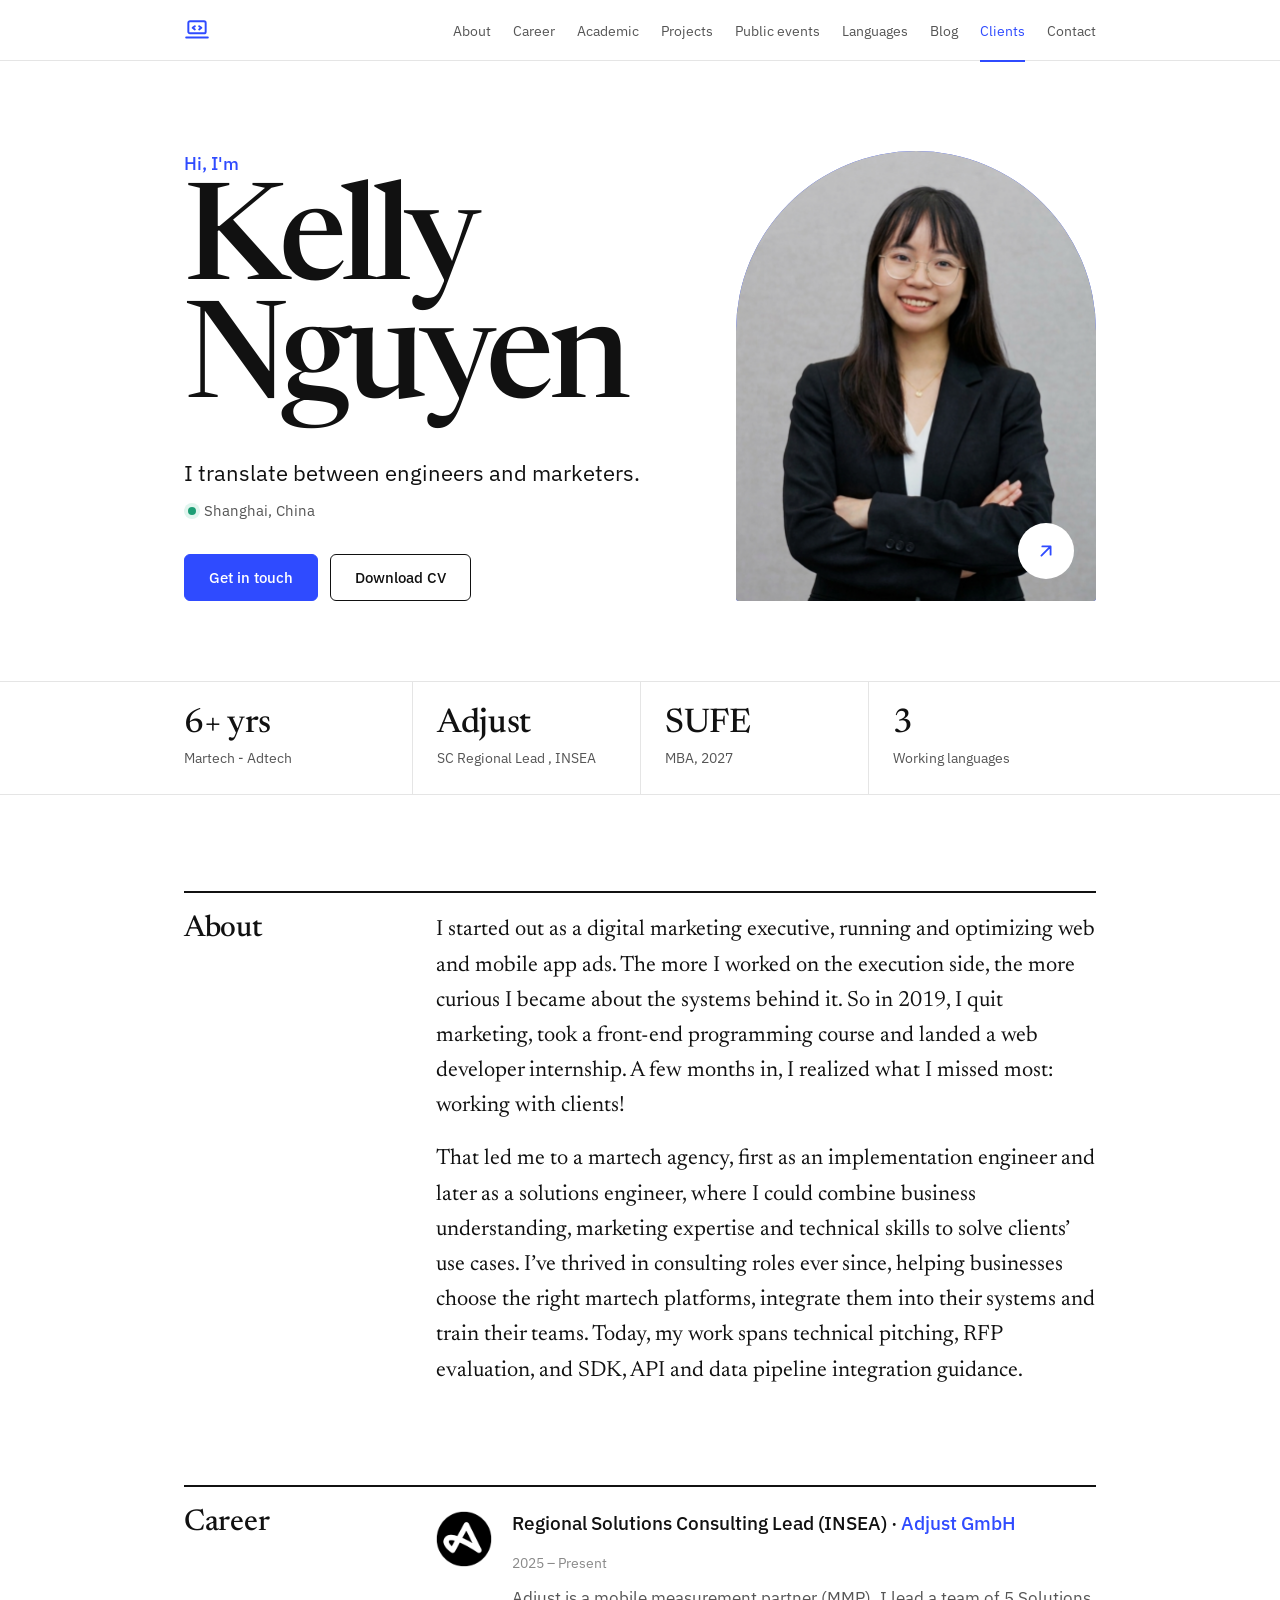
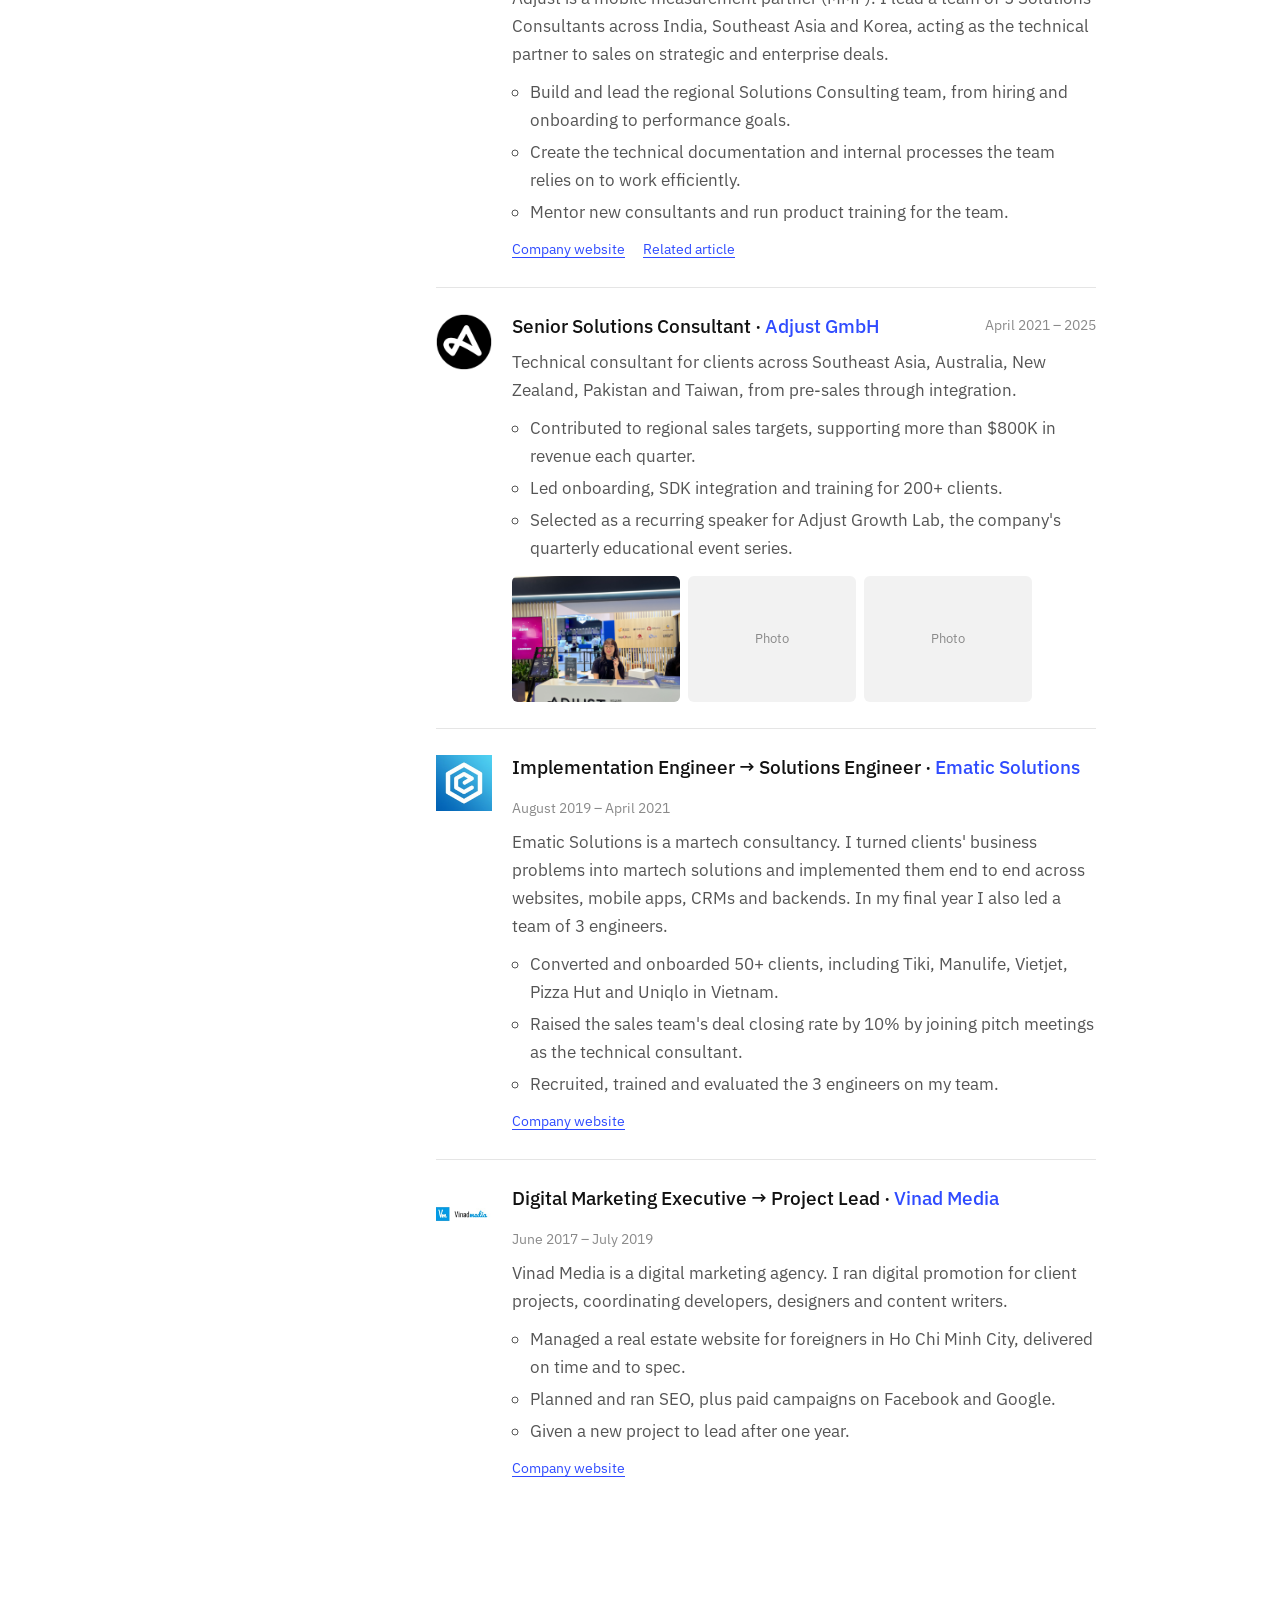
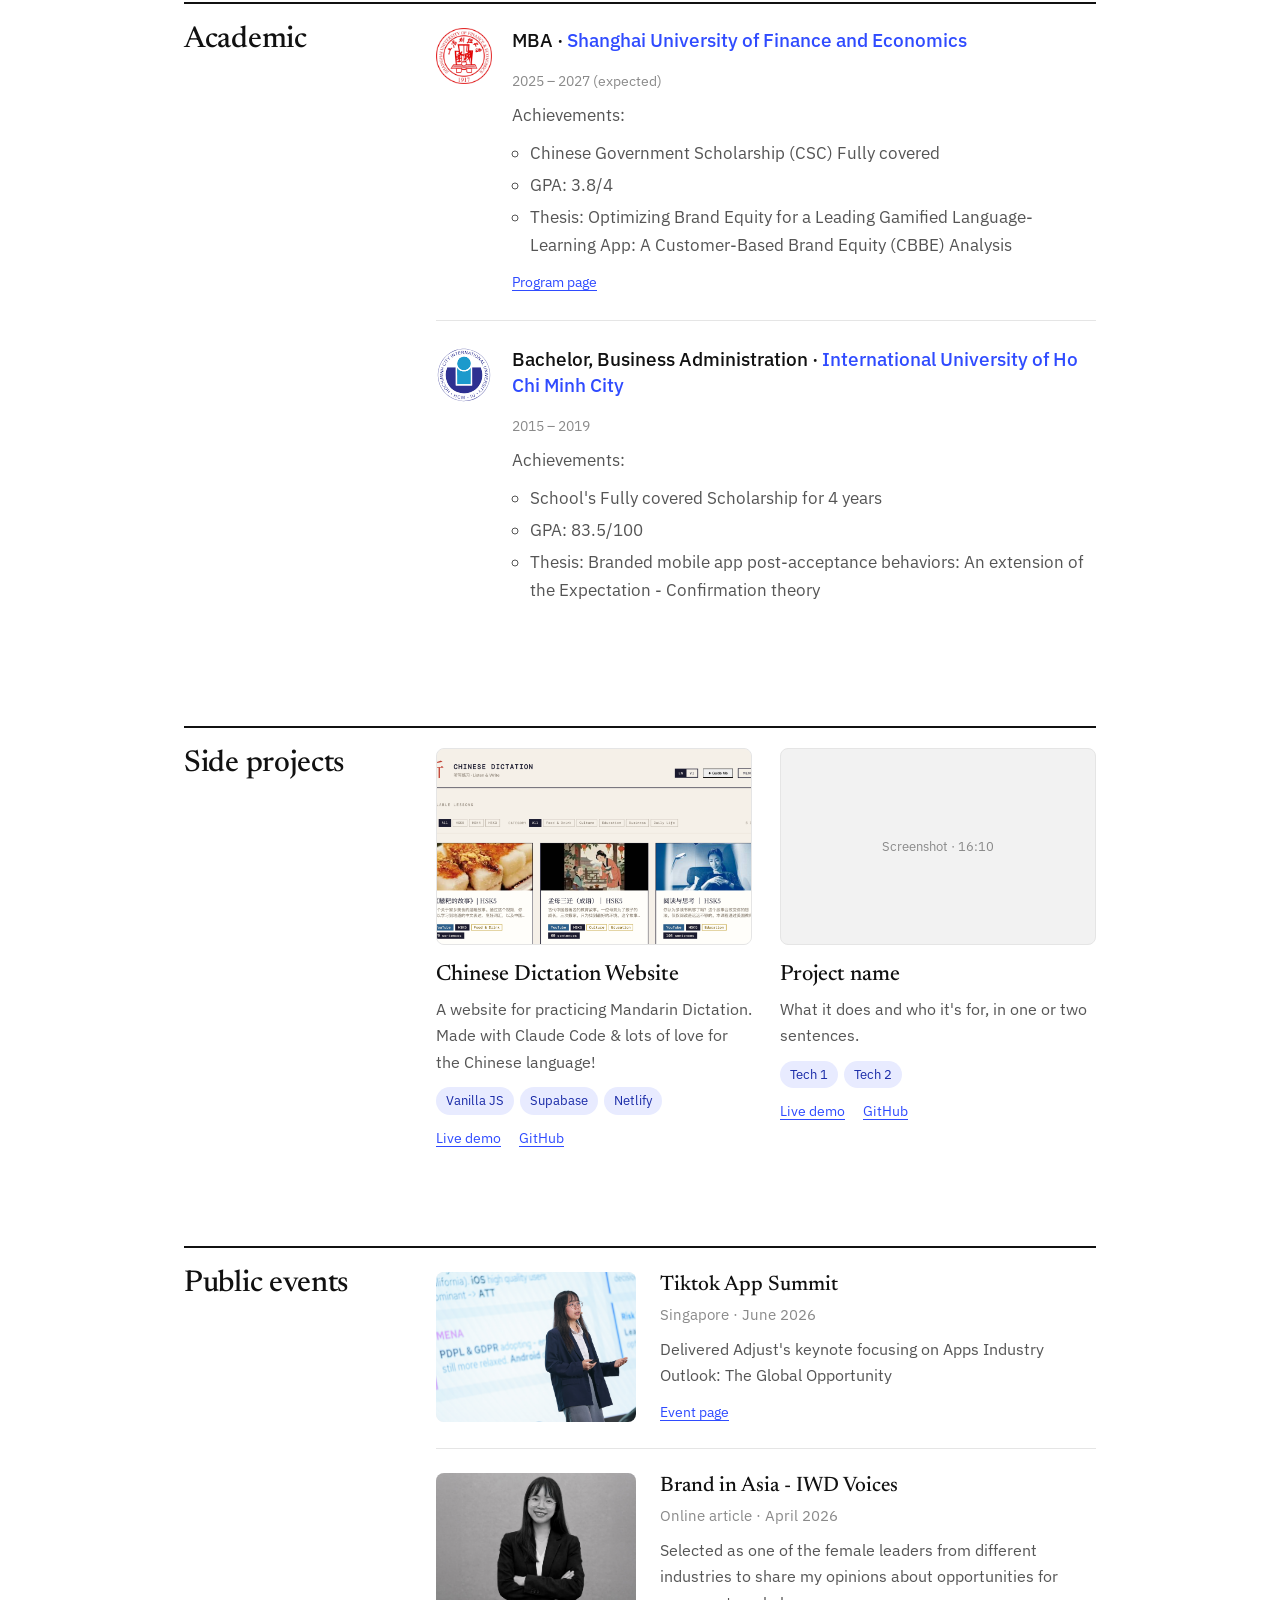
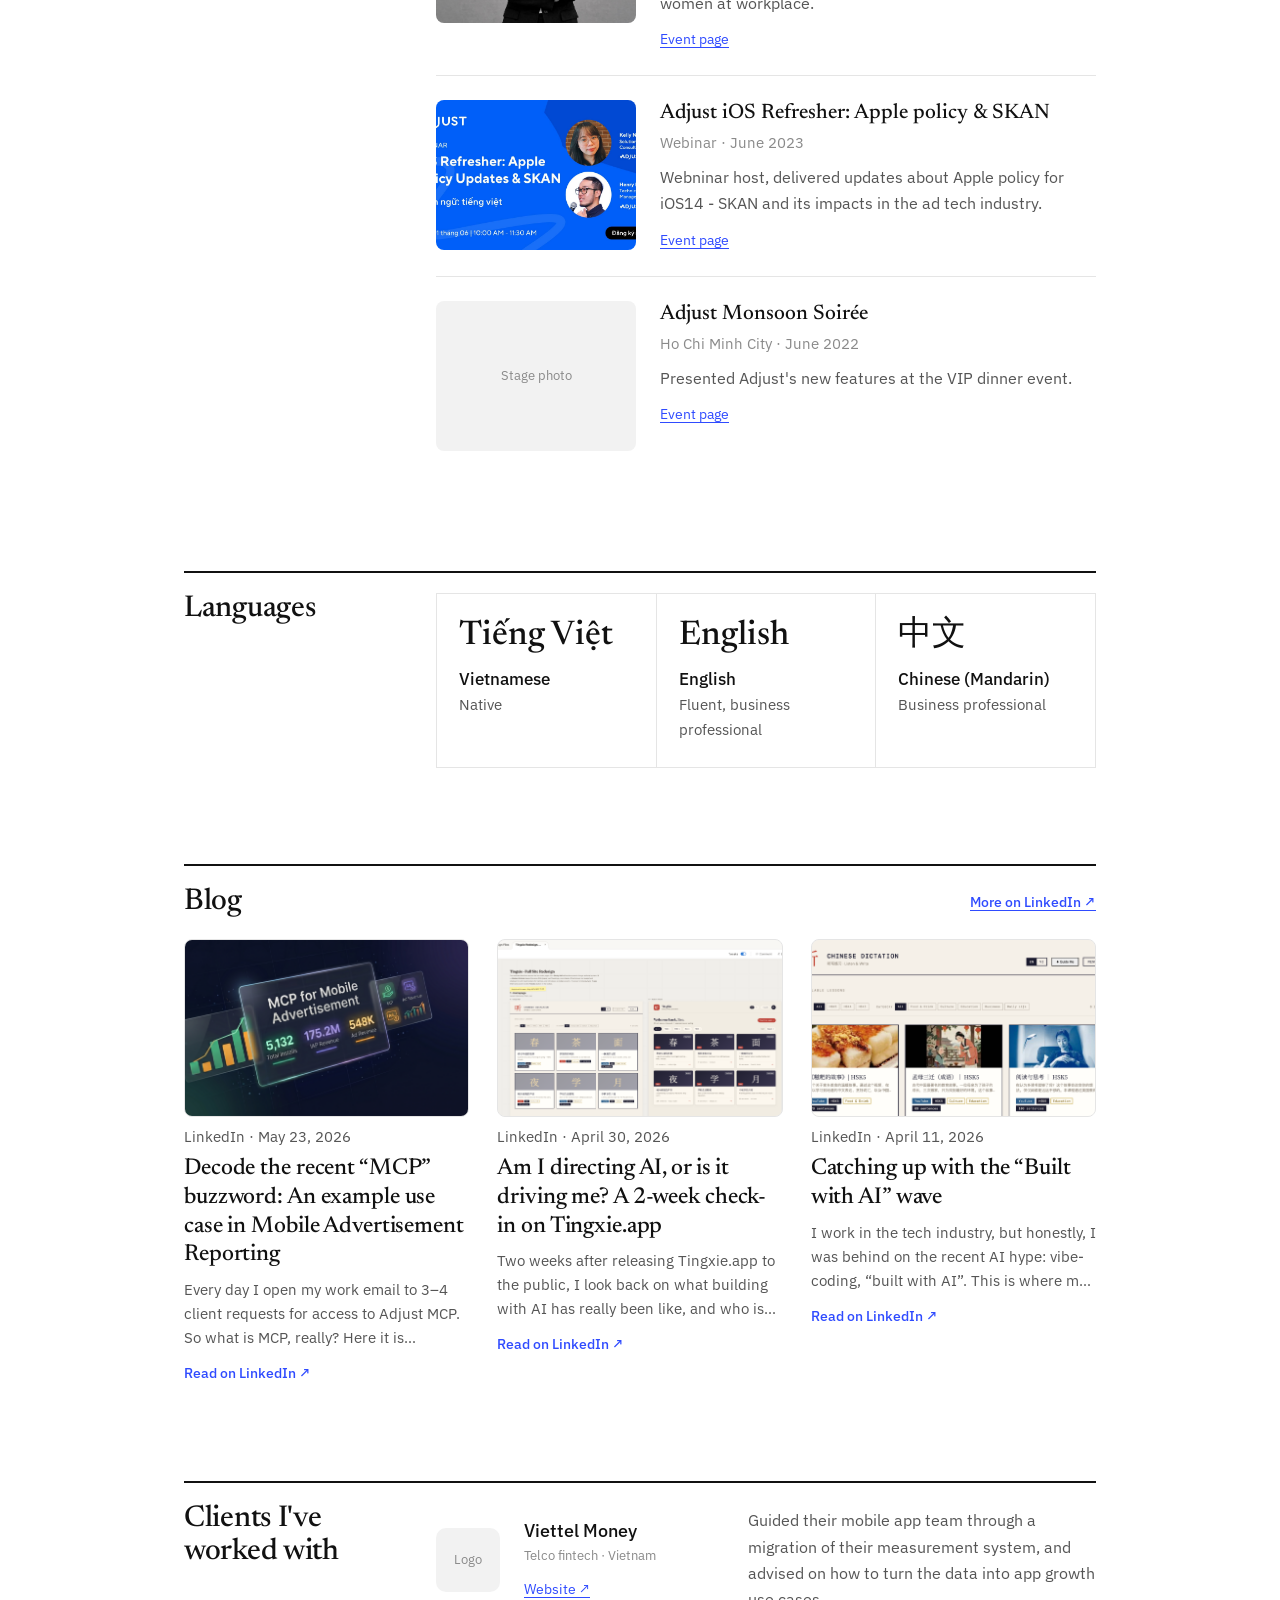
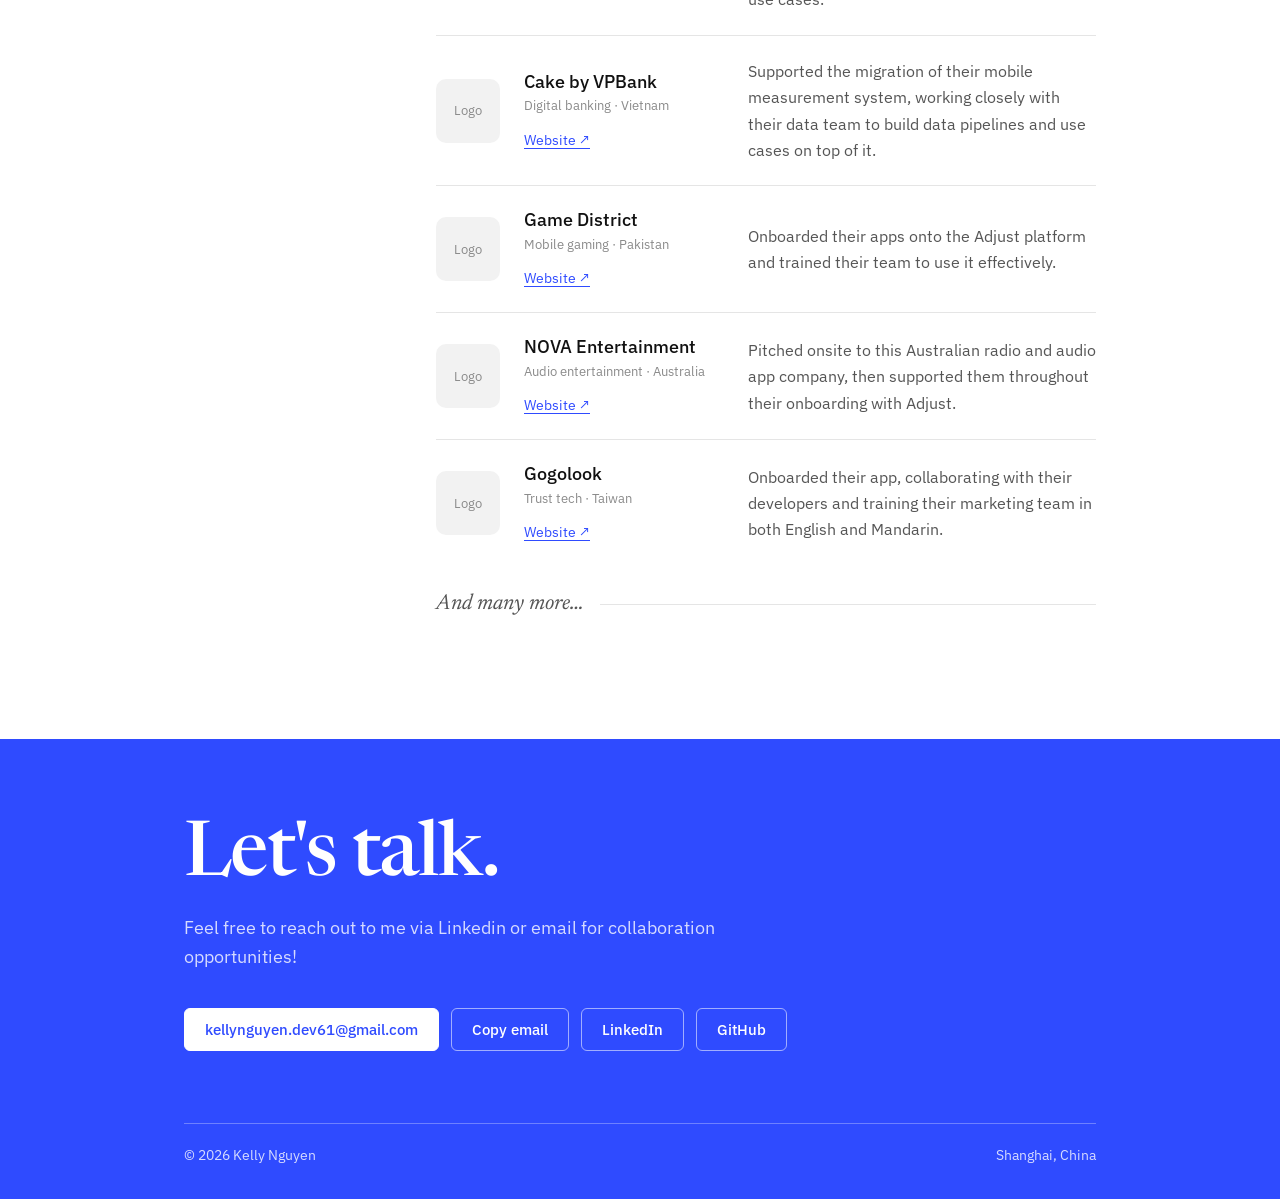
==== commit a850daa1: "add About section" ====
--- a/index.html
+++ b/index.html
@@ -92,8 +92,8 @@
   <div class="wrap sec-head">
     <h2>About</h2>
     <div class="sec-body intro-text">
-      <p>Paragraph one. Who you are and what you do today, in two or three sentences.</p>
-      <p>Paragraph two. How you got here and what connects your experience. What you're looking to do next or talk about.</p>
+      <p>I started out as a digital marketing executive, running and optimizing web and mobile app ads. The more I worked on the execution side, the more curious I became about the systems behind it. So in 2019, I quit marketing, took a front-end programming course and landed a web developer internship. A few months in, I realized what I missed most: working with clients!</p>
+      <p>That led me to a martech agency, first as an implementation engineer and later as a solutions engineer, where I could combine business understanding, marketing expertise and technical skills to solve clients’ use cases. I’ve thrived in consulting roles ever since, helping businesses choose the right martech platforms, integrate them into their systems and train their teams. Today, my work spans technical pitching, RFP evaluation, and SDK, API and data pipeline integration guidance.</p>
     </div>
   </div>
 </section>
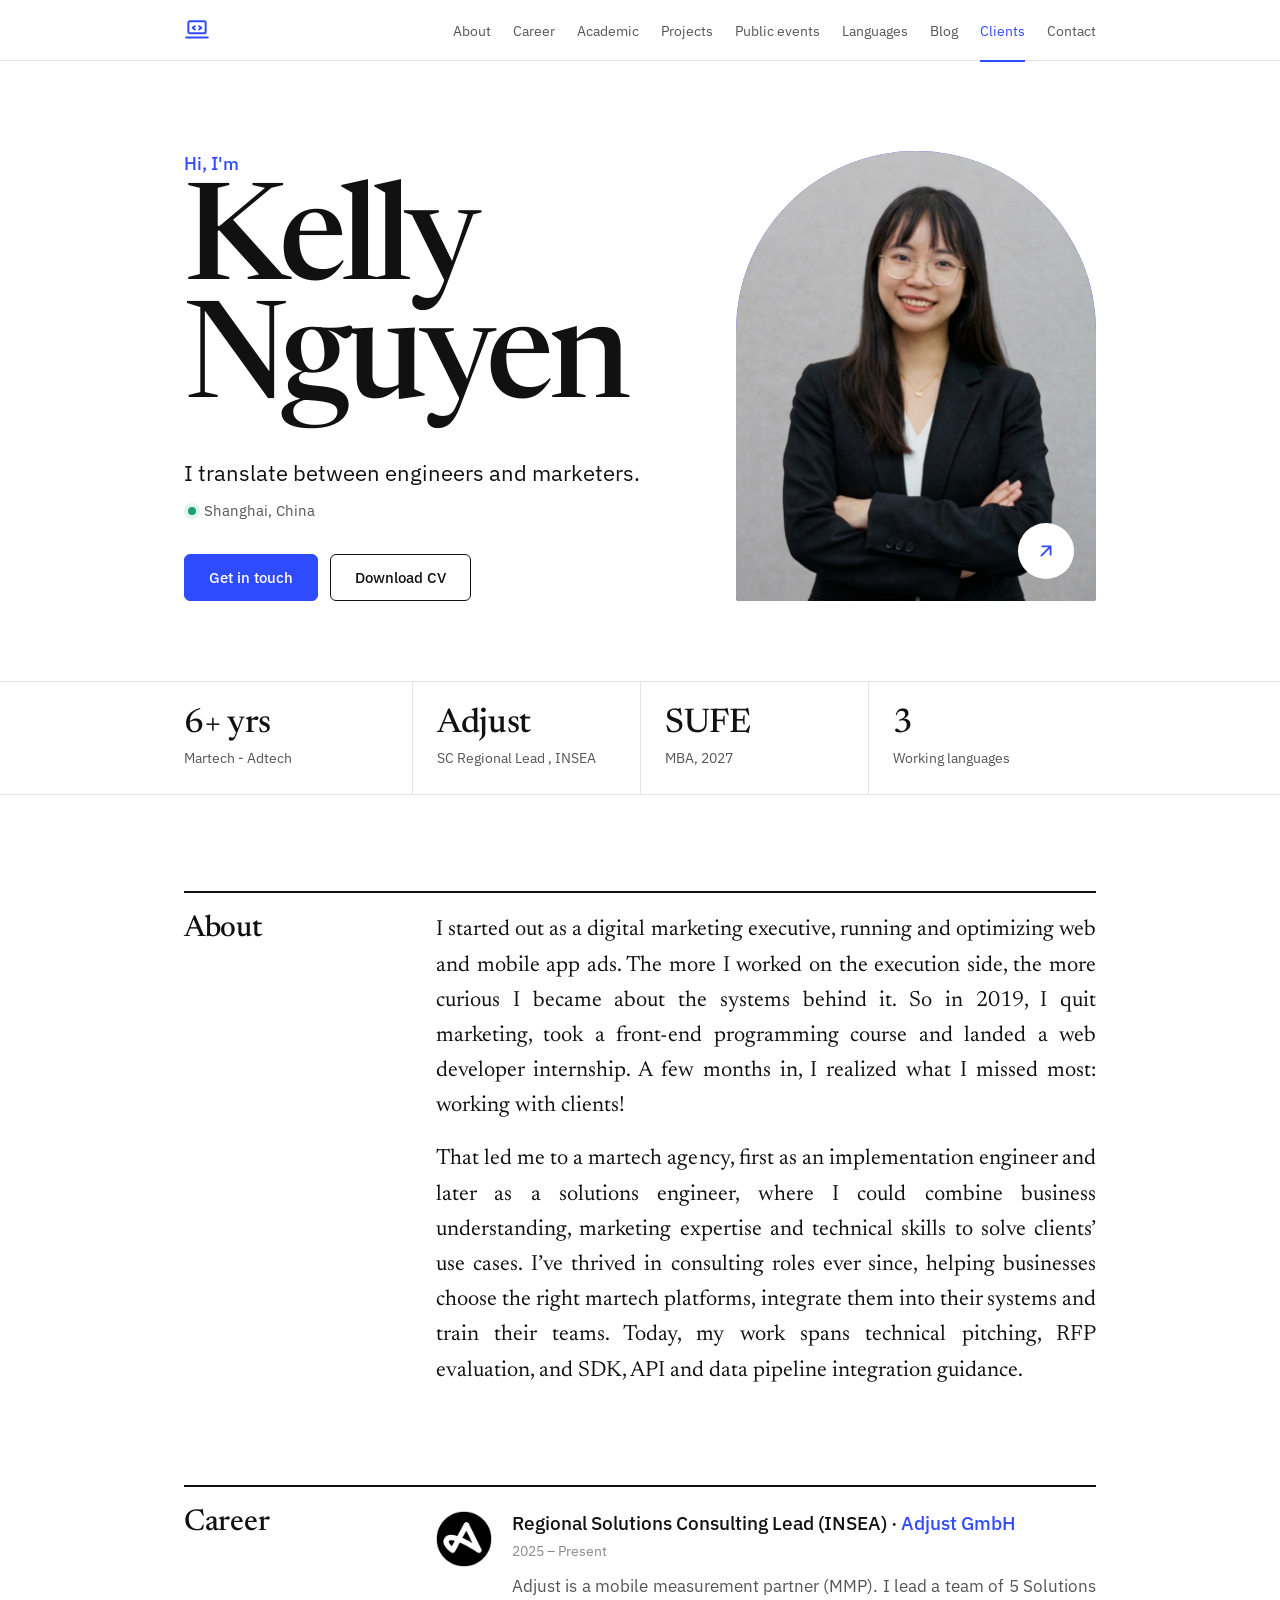
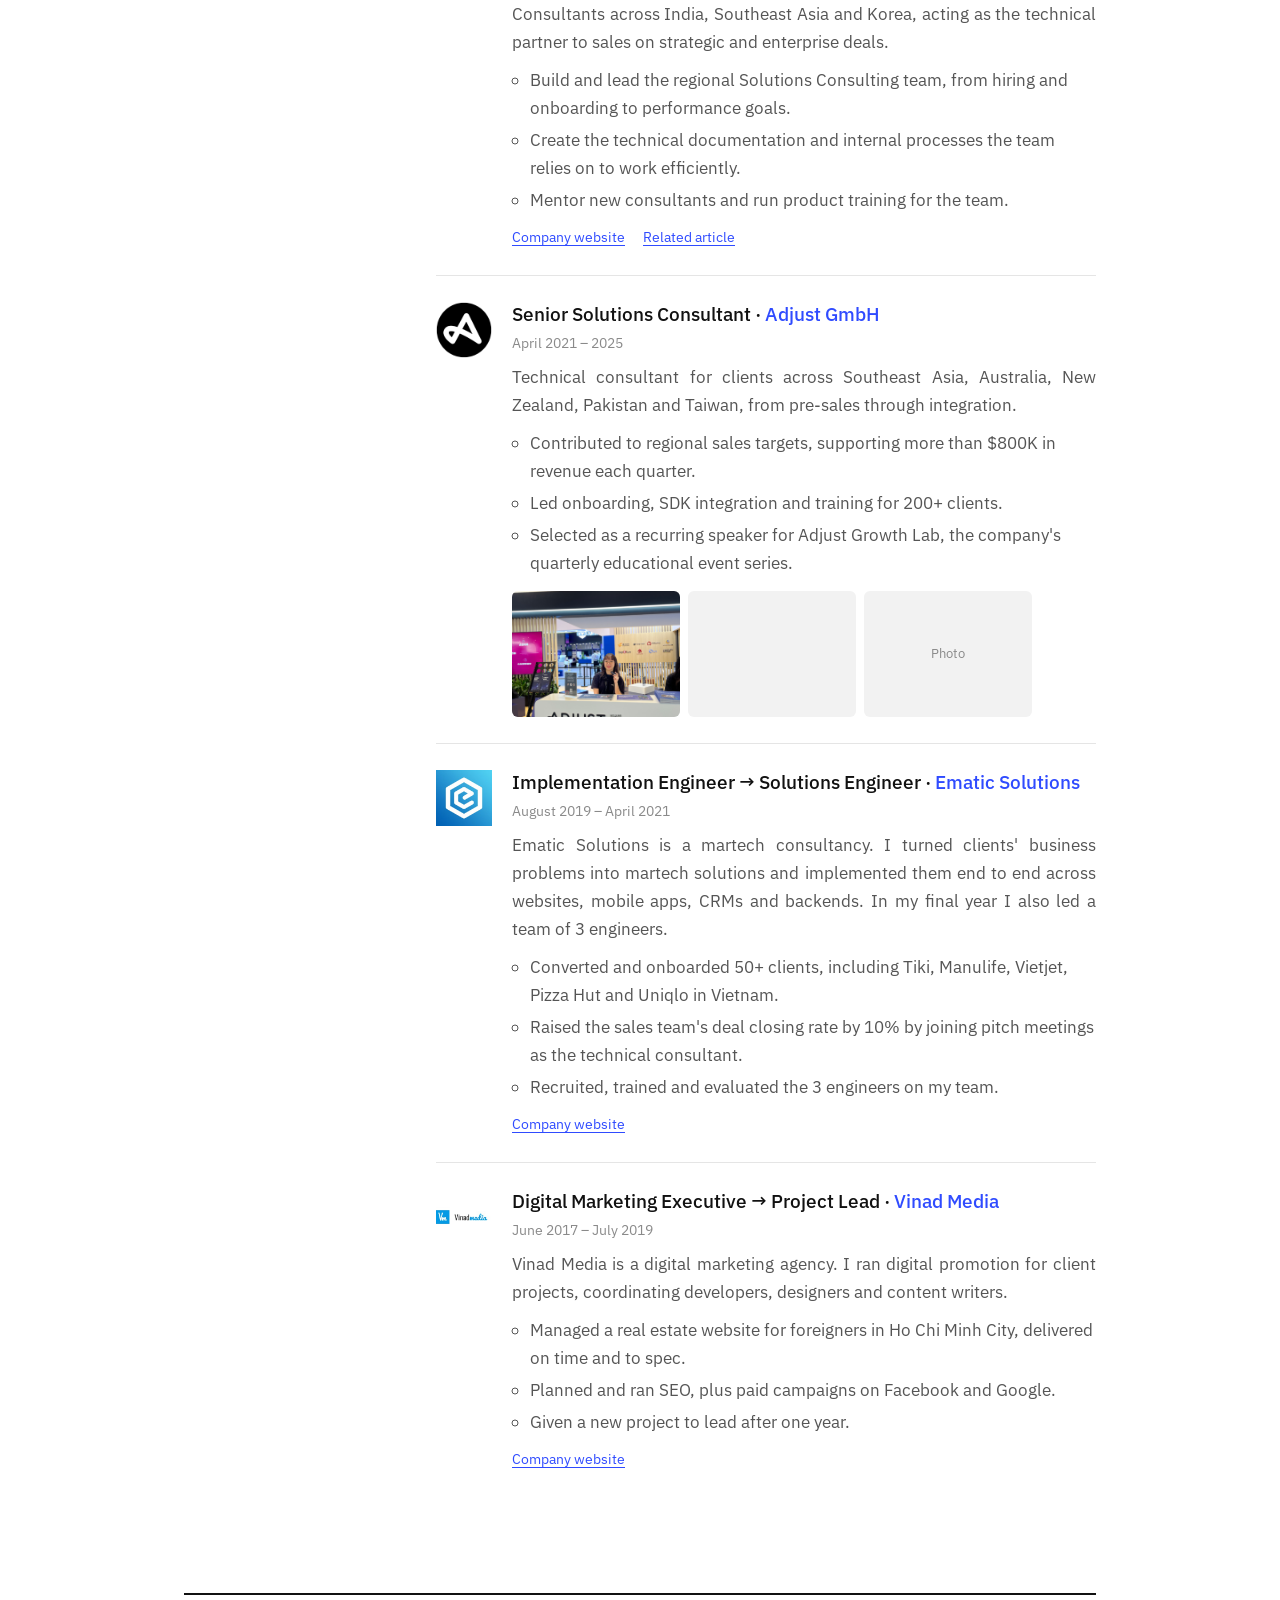
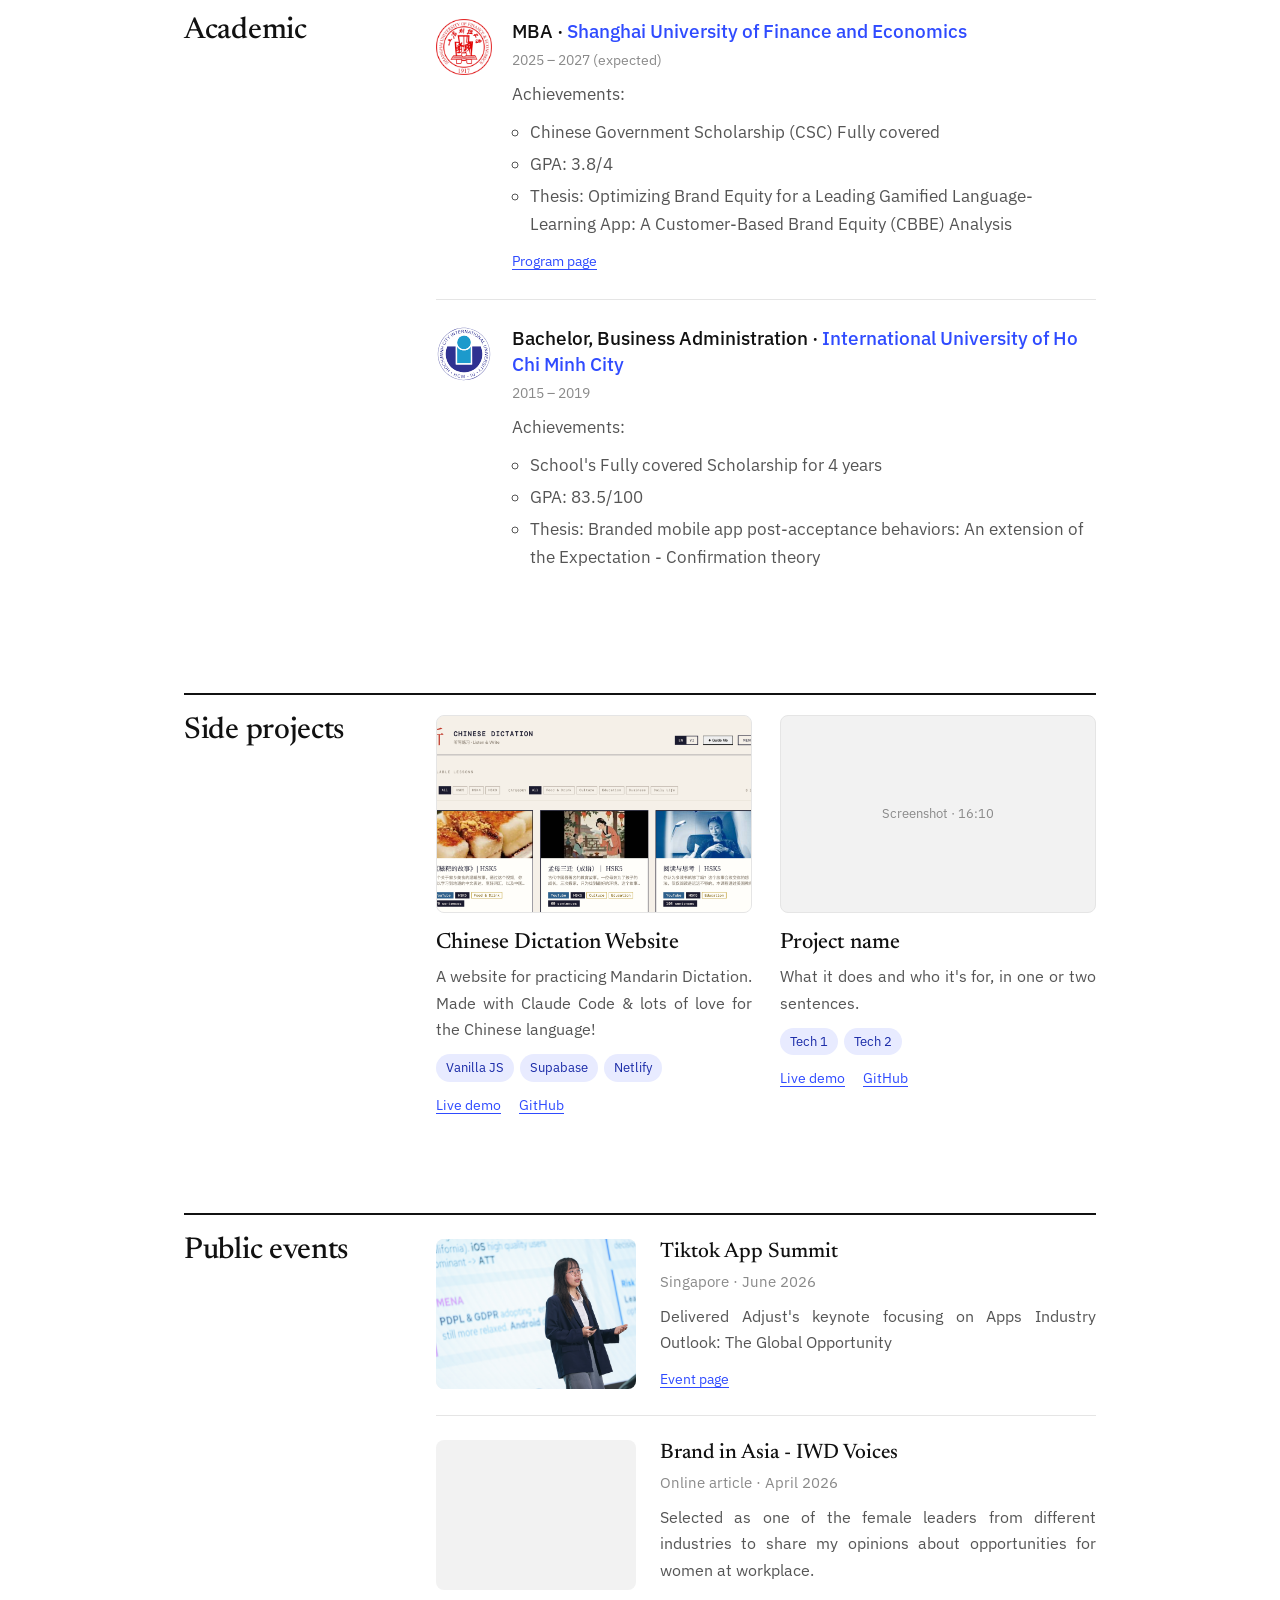
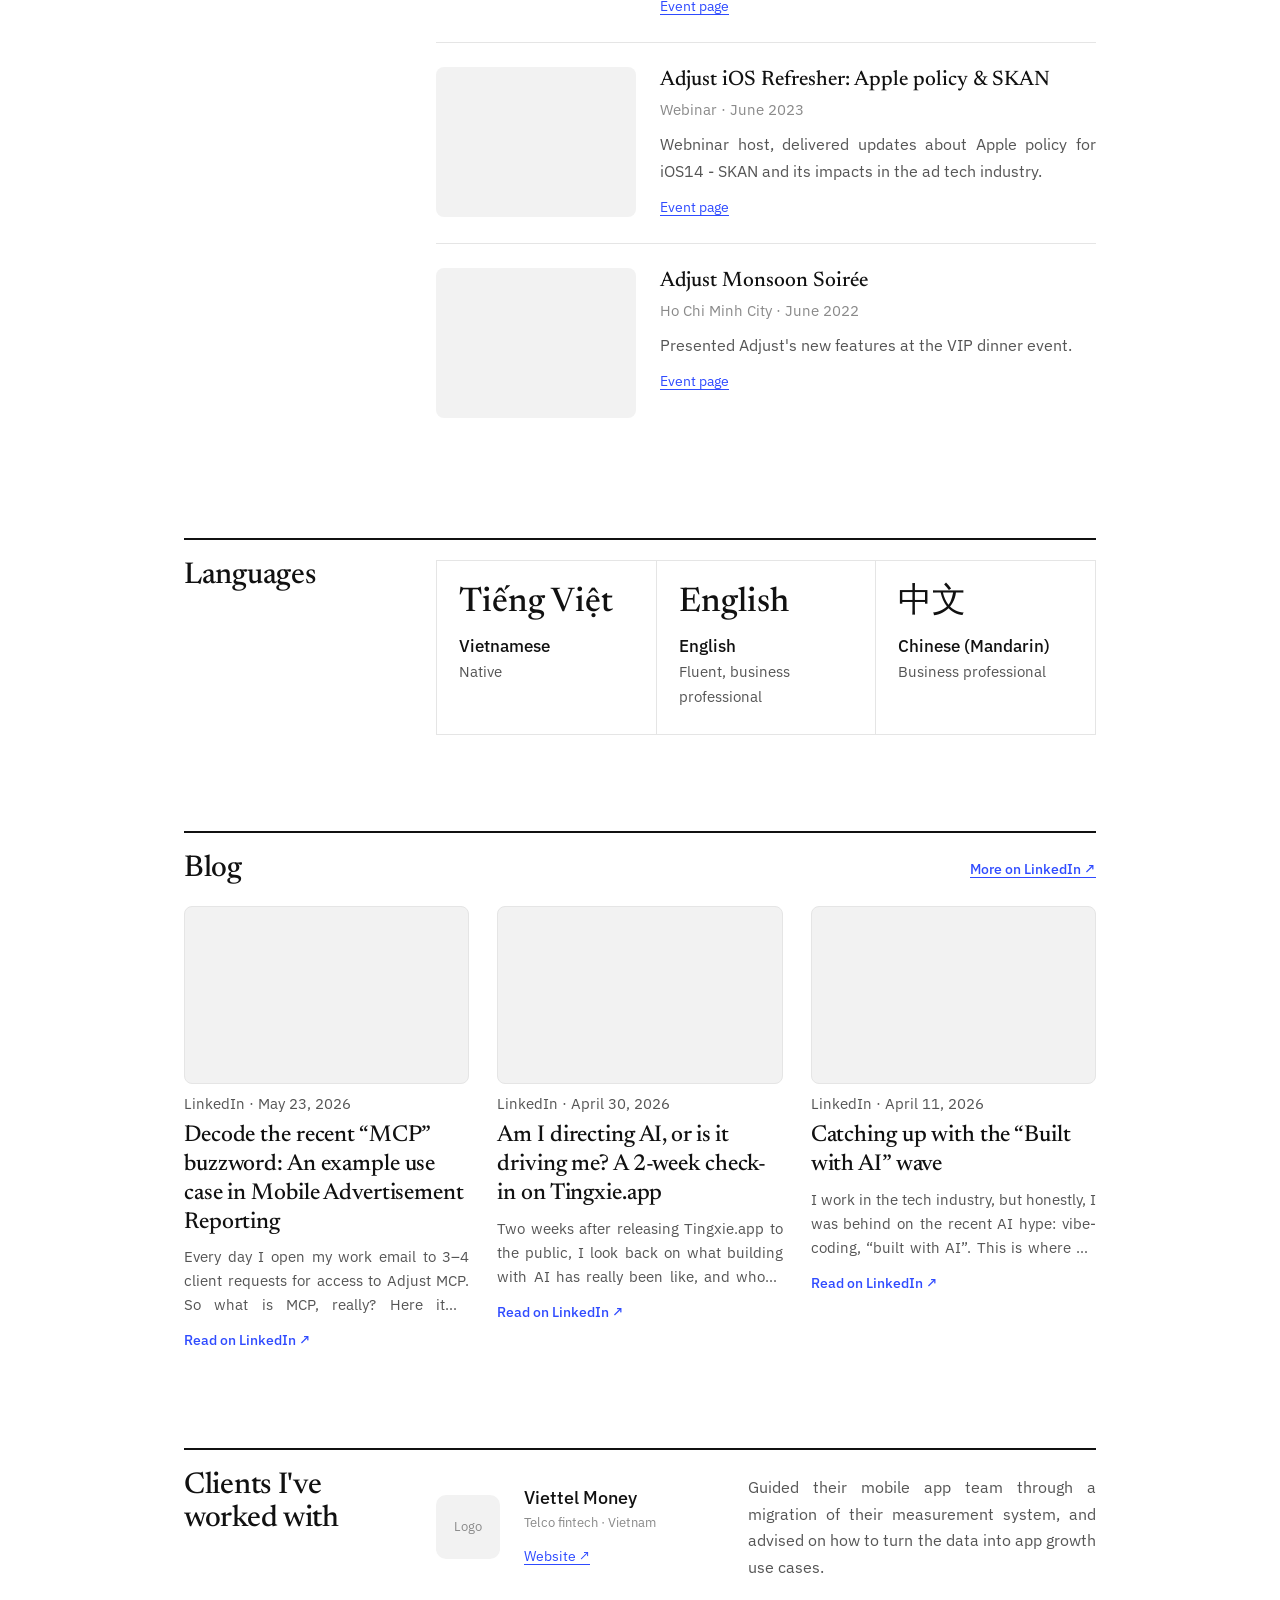
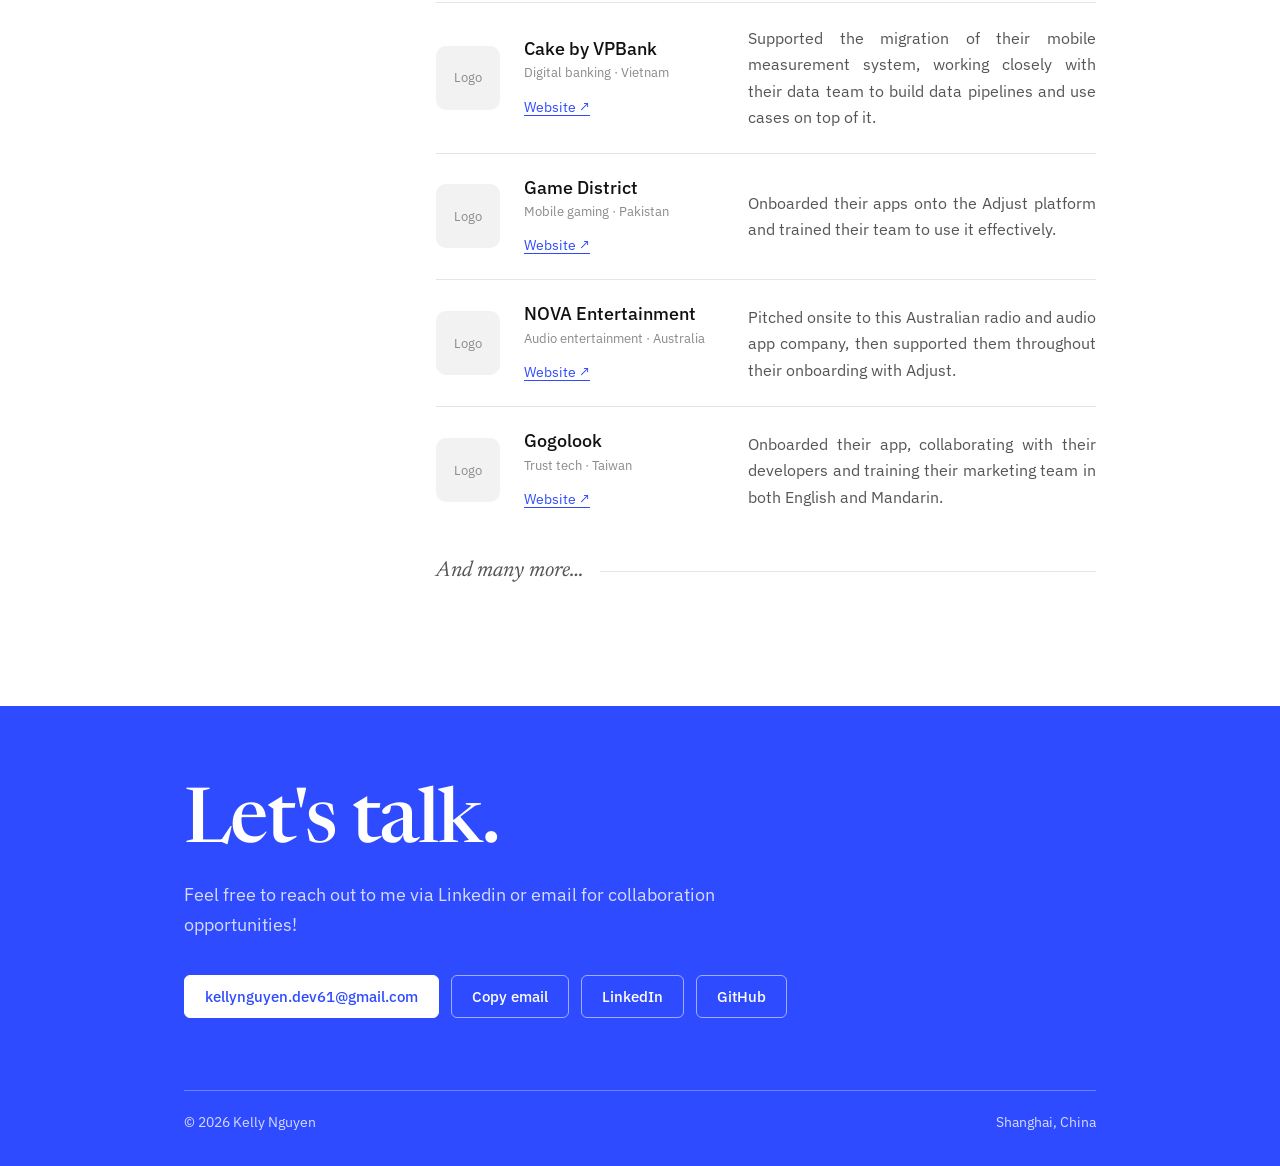
==== commit f4395158: "Fix text outline" ====
--- a/index.html
+++ b/index.html
@@ -57,7 +57,7 @@
          Best: background-removed PNG, head and shoulders, at least 800x1000.
          On mobile it shows at ~116px wide, so frame it tightly on your face. -->
     <div class="portrait slot" data-label="Portrait">
-      <img src="assets/portrait.png" alt="Portrait of Kelly Nguyen" onerror="this.remove()">
+      <img fetchpriority="high" src="assets/portrait.png" alt="Portrait of Kelly Nguyen" onerror="this.remove()">
       <a class="portrait-arrow" href="#contact" aria-label="Contact me">
         <svg viewBox="0 0 24 24" fill="none" stroke="currentColor" stroke-width="2" stroke-linecap="round" stroke-linejoin="round" aria-hidden="true"><path d="M7 17 17 7M8 7h9v9"/></svg>
       </a>
@@ -107,7 +107,7 @@
 
       <!-- Adjust: current role -->
       <li class="tl-item">
-        <div class="tl-logo slot" data-label="Logo"><img src="assets/logo_adjust.png" alt="Adjust logo" onerror="this.remove()"></div>
+        <div class="tl-logo slot" data-label="Logo"><img loading="lazy" decoding="async" src="assets/logo_adjust.png" alt="Adjust logo" onerror="this.remove()"></div>
         <div>
           <div class="tl-top">
             <h3>Regional Solutions Consulting Lead (INSEA) · <span class="tl-org">Adjust GmbH</span></h3>
@@ -128,7 +128,7 @@
 
       <!-- Adjust: previous role -->
       <li class="tl-item">
-        <div class="tl-logo slot" data-label="Logo"><img src="assets/logo_adjust.png" alt="Adjust logo" onerror="this.remove()"></div>
+        <div class="tl-logo slot" data-label="Logo"><img loading="lazy" decoding="async" src="assets/logo_adjust.png" alt="Adjust logo" onerror="this.remove()"></div>
         <div>
           <div class="tl-top">
             <h3>Senior Solutions Consultant · <span class="tl-org">Adjust GmbH</span></h3>
@@ -142,16 +142,16 @@
           </ul>
           <!-- Optional photos: delete this div if not needed -->
           <div class="tl-photos">
-            <div class="slot" data-label="Photo"><img src="assets/career1-1.jpg" alt="Adjust booth at ChinaJoy 2023" onerror="this.remove()"></div>
-            <div class="slot" data-label="Photo"><img src="assets/career1-2.jpg" alt="Adjust booth at a Bangkok event, 2022" onerror="this.remove()"></div>
-            <div class="slot" data-label="Photo"><img src="assets/career1-3.jpg" alt="Describe photo" onerror="this.remove()"></div>
+            <div class="slot" data-label="Photo"><img loading="lazy" decoding="async" src="assets/career1-1.jpg" alt="Adjust booth at ChinaJoy 2023" onerror="this.remove()"></div>
+            <div class="slot" data-label="Photo"><img loading="lazy" decoding="async" src="assets/career1-2.jpg" alt="Adjust booth at a Bangkok event, 2022" onerror="this.remove()"></div>
+            <div class="slot" data-label="Photo"><img loading="lazy" decoding="async" src="assets/career1-3.jpg" alt="Describe photo" onerror="this.remove()"></div>
           </div>
         </div>
       </li>
 
       <!-- Ematic -->
       <li class="tl-item">
-        <div class="tl-logo slot" data-label="Logo"><img src="assets/logo_ematic.png" alt="Ematic Solutions logo" onerror="this.remove()"></div>
+        <div class="tl-logo slot" data-label="Logo"><img loading="lazy" decoding="async" src="assets/logo_ematic.png" alt="Ematic Solutions logo" onerror="this.remove()"></div>
         <div>
           <div class="tl-top">
             <h3>Implementation Engineer → Solutions Engineer · <span class="tl-org">Ematic Solutions</span></h3>
@@ -171,7 +171,7 @@
 
       <!-- Vinad Media -->
       <li class="tl-item">
-        <div class="tl-logo slot" data-label="Logo"><img src="assets/logo_vinad.png" alt="Vinad Media logo" onerror="this.remove()"></div>
+        <div class="tl-logo slot" data-label="Logo"><img loading="lazy" decoding="async" src="assets/logo_vinad.png" alt="Vinad Media logo" onerror="this.remove()"></div>
         <div>
           <div class="tl-top">
             <h3>Digital Marketing Executive → Project Lead · <span class="tl-org">Vinad Media</span></h3>
@@ -200,7 +200,7 @@
     <ol class="sec-body timeline">
 
       <li class="tl-item">
-        <div class="tl-logo slot" data-label="Logo"><img src="assets/logo_sufe.png" alt="University logo" onerror="this.remove()"></div>
+        <div class="tl-logo slot" data-label="Logo"><img loading="lazy" decoding="async" src="assets/logo_sufe.png" alt="University logo" onerror="this.remove()"></div>
         <div>
           <div class="tl-top">
             <h3>MBA · <span class="tl-org">Shanghai University of Finance and Economics</span></h3>
@@ -217,7 +217,7 @@
       </li>
 
       <li class="tl-item">
-        <div class="tl-logo slot" data-label="Logo"><img src="assets/logo_hcmiu.svg" alt="University logo" onerror="this.remove()"></div>
+        <div class="tl-logo slot" data-label="Logo"><img loading="lazy" decoding="async" src="assets/logo_hcmiu.svg" alt="University logo" onerror="this.remove()"></div>
         <div>
           <div class="tl-top">
             <h3>Bachelor, Business Administration · <span class="tl-org">International University of Ho Chi Minh City</span></h3>
@@ -244,7 +244,7 @@
     <div class="sec-body projects">
 
       <article class="project">
-        <div class="slot" data-label="Screenshot · 16:10"><img src="assets/project1.jpg" alt="Screenshot of Project name" onerror="this.remove()"></div>
+        <div class="slot" data-label="Screenshot · 16:10"><img loading="lazy" decoding="async" src="assets/project1.jpg" alt="Screenshot of Project name" onerror="this.remove()"></div>
         <h3>Chinese Dictation Website</h3>
         <p>A website for practicing Mandarin Dictation. Made with Claude Code & lots of love for the Chinese language!</p>
         <div class="tags"><span class="tag">Vanilla JS</span><span class="tag">Supabase</span><span class="tag">Netlify</span></div>
@@ -252,7 +252,7 @@
       </article>
 
       <article class="project">
-        <div class="slot" data-label="Screenshot · 16:10"><img src="assets/project2.jpg" alt="Screenshot of Project name" onerror="this.remove()"></div>
+        <div class="slot" data-label="Screenshot · 16:10"><img loading="lazy" decoding="async" src="assets/project2.jpg" alt="Screenshot of Project name" onerror="this.remove()"></div>
         <h3>Project name</h3>
         <p>What it does and who it's for, in one or two sentences.</p>
         <div class="tags"><span class="tag">Tech 1</span><span class="tag">Tech 2</span></div>
@@ -271,7 +271,7 @@
     <div class="sec-body">
 
       <article class="talk">
-        <div class="slot" data-label="Stage photo"><img src="assets/talk1.jpg" alt="Speaking at Event name" onerror="this.remove()"></div>
+        <div class="slot" data-label="Stage photo"><img loading="lazy" decoding="async" src="assets/talk1.jpg" alt="Speaking at Event name" onerror="this.remove()"></div>
         <div>
           <h3>Tiktok App Summit</h3>
           <p class="event"><span>Singapore · June 2026</span></p>
@@ -281,7 +281,7 @@
       </article>
 
       <article class="talk">
-        <div class="slot" data-label="Stage photo"><img src="assets/talk4.jpg" alt="Speaking at Event name" onerror="this.remove()"></div>
+        <div class="slot" data-label="Stage photo"><img loading="lazy" decoding="async" src="assets/talk4.jpg" alt="Speaking at Event name" onerror="this.remove()"></div>
         <div>
           <h3>Brand in Asia - IWD Voices</h3>
           <p class="event"><span>Online article · April 2026</span></p>
@@ -291,7 +291,7 @@
       </article>
 
        <article class="talk">
-        <div class="slot" data-label="Stage photo"><img src="assets/talk3.jpg" alt="Speaking at Event name" onerror="this.remove()"></div>
+        <div class="slot" data-label="Stage photo"><img loading="lazy" decoding="async" src="assets/talk3.jpg" alt="Speaking at Event name" onerror="this.remove()"></div>
         <div>
           <h3>Adjust iOS Refresher: Apple policy & SKAN</h3>
           <p class="event"><span>Webinar · June 2023</span></p>
@@ -301,7 +301,7 @@
       </article>
 
       <article class="talk">
-        <div class="slot" data-label="Stage photo"><img src="assets/talk2.jpg" alt="Speaking at Event name" onerror="this.remove()"></div>
+        <div class="slot" data-label="Stage photo"><img loading="lazy" decoding="async" src="assets/talk2.jpg" alt="Speaking at Event name" onerror="this.remove()"></div>
         <div>
           <h3>Adjust Monsoon Soirée</h3>
           <p class="event"><span>Ho Chi Minh City · June 2022</span></p>
@@ -352,7 +352,7 @@
            Later: to use your own page, change href to "blog/article-1.html",
            remove target/rel, and change the label to "Read article →". -->
       <a class="post-card" href="https://www.linkedin.com/pulse/decode-recent-mcp-buzzword-example-use-case-mobile-reporting-kelly-78q3c/" target="_blank" rel="noopener">
-        <div class="slot" data-label="Cover · 16:10"><img src="assets/blog/article-1-cover.jpg" alt="Cover image for the MCP article" onerror="this.remove()"></div>
+        <div class="slot" data-label="Cover · 16:10"><img loading="lazy" decoding="async" src="assets/blog/article-1-cover.jpg" alt="Cover image for the MCP article" onerror="this.remove()"></div>
         <p class="post-meta">LinkedIn · May 23, 2026</p>
         <h3>Decode the recent “MCP” buzzword: An example use case in Mobile Advertisement Reporting</h3>
         <p>Every day I open my work email to 3–4 client requests for access to Adjust MCP. So what is MCP, really? Here it is explained through a real use case: mobile advertising reporting.</p>
@@ -364,7 +364,7 @@
            Later: to use your own page, change href to "blog/article-2.html",
            remove target/rel, and change the label to "Read article →". -->
       <a class="post-card" href="https://www.linkedin.com/feed/update/urn:li:ugcPost:7455631963706572800/" target="_blank" rel="noopener">
-        <div class="slot" data-label="Cover · 16:10"><img src="assets/blog/article-2-cover.jpg" alt="Cover image for the Tingxie.app check-in article" onerror="this.remove()"></div>
+        <div class="slot" data-label="Cover · 16:10"><img loading="lazy" decoding="async" src="assets/blog/article-2-cover.jpg" alt="Cover image for the Tingxie.app check-in article" onerror="this.remove()"></div>
         <p class="post-meta">LinkedIn · April 30, 2026</p>
         <h3>Am I directing AI, or is it driving me? A 2-week check-in on Tingxie.app</h3>
         <p>Two weeks after releasing Tingxie.app to the public, I look back on what building with AI has really been like, and who is steering whom.</p>
@@ -376,7 +376,7 @@
            Later: to use your own page, change href to "blog/article-3.html",
            remove target/rel, and change the label to "Read article →". -->
       <a class="post-card" href="https://www.linkedin.com/feed/update/urn:li:ugcPost:7448528146791952384/" target="_blank" rel="noopener">
-        <div class="slot" data-label="Cover · 16:10"><img src="assets/blog/article-3-cover.jpg" alt="Cover image for the Built with AI article" onerror="this.remove()"></div>
+        <div class="slot" data-label="Cover · 16:10"><img loading="lazy" decoding="async" src="assets/blog/article-3-cover.jpg" alt="Cover image for the Built with AI article" onerror="this.remove()"></div>
         <p class="post-meta">LinkedIn · April 11, 2026</p>
         <h3>Catching up with the “Built with AI” wave</h3>
         <p>I work in the tech industry, but honestly, I was behind on the recent AI hype: vibe-coding, “built with AI”. This is where my catch-up started.</p>
@@ -397,7 +397,7 @@
 
       <li class="client">
         <!-- Logo: save the official logo as assets/clients/viettel-money.png. Until then, the site's icon is loaded from Google as a fallback. -->
-        <div class="client-logo slot" data-label="Logo"><img src="assets/clients/viettel-money.png" alt="Viettel Money logo" onerror="this.onerror=function(){this.remove()};this.src='https://www.google.com/s2/favicons?domain=viettelmoney.vn&sz=128'"></div>
+        <div class="client-logo slot" data-label="Logo"><img loading="lazy" decoding="async" src="assets/clients/viettel-money.png" alt="Viettel Money logo" onerror="this.onerror=function(){this.remove()};this.src='https://www.google.com/s2/favicons?domain=viettelmoney.vn&sz=128'"></div>
         <div>
           <h3>Viettel Money</h3>
           <p class="client-meta">Telco fintech · Vietnam</p>
@@ -408,7 +408,7 @@
 
       <li class="client">
         <!-- Logo: save the official logo as assets/clients/cake.png. Until then, the site's icon is loaded from Google as a fallback. -->
-        <div class="client-logo slot" data-label="Logo"><img src="assets/clients/cake.png" alt="Cake by VPBank logo" onerror="this.onerror=function(){this.remove()};this.src='https://www.google.com/s2/favicons?domain=cake.vn&sz=128'"></div>
+        <div class="client-logo slot" data-label="Logo"><img loading="lazy" decoding="async" src="assets/clients/cake.png" alt="Cake by VPBank logo" onerror="this.onerror=function(){this.remove()};this.src='https://www.google.com/s2/favicons?domain=cake.vn&sz=128'"></div>
         <div>
           <h3>Cake by VPBank</h3>
           <p class="client-meta">Digital banking · Vietnam</p>
@@ -419,7 +419,7 @@
 
       <li class="client">
         <!-- Logo: save the official logo as assets/clients/game-district.png. Until then, the site's icon is loaded from Google as a fallback. -->
-        <div class="client-logo slot" data-label="Logo"><img src="assets/clients/game-district.png" alt="Game District logo" onerror="this.onerror=function(){this.remove()};this.src='https://www.google.com/s2/favicons?domain=gamedistrict.co&sz=128'"></div>
+        <div class="client-logo slot" data-label="Logo"><img loading="lazy" decoding="async" src="assets/clients/game-district.png" alt="Game District logo" onerror="this.onerror=function(){this.remove()};this.src='https://www.google.com/s2/favicons?domain=gamedistrict.co&sz=128'"></div>
         <div>
           <h3>Game District</h3>
           <p class="client-meta">Mobile gaming · Pakistan</p>
@@ -430,7 +430,7 @@
 
       <li class="client">
         <!-- Logo: save the official logo as assets/clients/nova-entertainment.png. Until then, the site's icon is loaded from Google as a fallback. -->
-        <div class="client-logo slot" data-label="Logo"><img src="assets/clients/nova-entertainment.png" alt="NOVA Entertainment logo" onerror="this.onerror=function(){this.remove()};this.src='https://www.google.com/s2/favicons?domain=novaentertainment.com.au&sz=128'"></div>
+        <div class="client-logo slot" data-label="Logo"><img loading="lazy" decoding="async" src="assets/clients/nova-entertainment.png" alt="NOVA Entertainment logo" onerror="this.onerror=function(){this.remove()};this.src='https://www.google.com/s2/favicons?domain=novaentertainment.com.au&sz=128'"></div>
         <div>
           <h3>NOVA Entertainment</h3>
           <p class="client-meta">Audio entertainment · Australia</p>
@@ -441,7 +441,7 @@
 
       <li class="client">
         <!-- Logo: save the official logo as assets/clients/gogolook.png. Until then, the site's icon is loaded from Google as a fallback. -->
-        <div class="client-logo slot" data-label="Logo"><img src="assets/clients/gogolook.png" alt="Gogolook logo" onerror="this.onerror=function(){this.remove()};this.src='https://www.google.com/s2/favicons?domain=gogolook.com&sz=128'"></div>
+        <div class="client-logo slot" data-label="Logo"><img loading="lazy" decoding="async" src="assets/clients/gogolook.png" alt="Gogolook logo" onerror="this.onerror=function(){this.remove()};this.src='https://www.google.com/s2/favicons?domain=gogolook.com&sz=128'"></div>
         <div>
           <h3>Gogolook</h3>
           <p class="client-meta">Trust tech · Taiwan</p>
@@ -463,19 +463,19 @@
     <div class="sec-body beyond">
 
       <article class="hobby">
-        <div class="slot" data-label="Photo"><img src="assets/guitar.jpg" alt="Playing guitar" onerror="this.remove()"></div>
+        <div class="slot" data-label="Photo"><img loading="lazy" decoding="async" src="assets/guitar.jpg" alt="Playing guitar" onerror="this.remove()"></div>
         <h3>Guitar</h3>
         <p>How long you've played, favorite genre, or a song you're learning.</p>
       </article>
 
       <article class="hobby">
-        <div class="slot" data-label="Photo"><img src="assets/ukulele.jpg" alt="Playing ukulele" onerror="this.remove()"></div>
+        <div class="slot" data-label="Photo"><img loading="lazy" decoding="async" src="assets/ukulele.jpg" alt="Playing ukulele" onerror="this.remove()"></div>
         <h3>Ukulele</h3>
         <p>A line about what you play and when.</p>
       </article>
 
       <article class="hobby">
-        <div class="slot" data-label="Photo"><img src="assets/cooking.jpg" alt="A dish I cooked" onerror="this.remove()"></div>
+        <div class="slot" data-label="Photo"><img loading="lazy" decoding="async" src="assets/cooking.jpg" alt="A dish I cooked" onerror="this.remove()"></div>
         <h3>Cooking</h3>
         <p>What you cook and what the channel is about.</p>
         <a href="https://www.tiktok.com/@yourhandle" target="_blank" rel="noopener">Watch on TikTok</a>
@@ -507,7 +507,7 @@
 
 <!-- Lightbox: opens when a career/academic photo is clicked -->
 <dialog class="lightbox" aria-label="Photo viewer">
-  <div class="lb-stage"><img alt=""></div>
+  <div class="lb-stage"><img loading="lazy" decoding="async" alt=""></div>
   <p class="lb-caption"></p>
   <button class="lb-btn lb-close" type="button" aria-label="Close"><svg viewBox="0 0 24 24" fill="none" stroke="currentColor" stroke-width="2" stroke-linecap="round"><path d="M6 6l12 12M18 6 6 18"/></svg></button>
   <button class="lb-btn lb-prev" type="button" aria-label="Previous photo"><svg viewBox="0 0 24 24" fill="none" stroke="currentColor" stroke-width="2" stroke-linecap="round" stroke-linejoin="round"><path d="M15 6l-6 6 6 6"/></svg></button>
--- a/styles.css
+++ b/styles.css
@@ -83,10 +83,10 @@
 .tl-item{display:grid;grid-template-columns:56px 1fr;gap:20px;padding:26px 0;border-bottom:1px solid var(--line)}
 .tl-item:first-child{padding-top:4px}
 .tl-logo{width:56px;height:56px;border-radius:10px}
-.tl-top{display:flex;justify-content:space-between;gap:16px;flex-wrap:wrap}
+.tl-top{display:flex;flex-direction:column;gap:4px}
 .tl-item h3{font:500 19px/1.35 var(--sans)}
 .tl-org{color:var(--cobalt);font-weight:500}
-.tl-date{font-size:14px;color:var(--ink-3);white-space:nowrap}
+.tl-date{font-size:14px;color:var(--ink-3)}
 .tl-item p{color:var(--ink-2);margin-top:8px;max-width:620px}
 .tl-item ul.points{margin:10px 0 0 18px;color:var(--ink-2)}
 .tl-item ul.points li{margin-top:4px}
@@ -288,3 +288,9 @@
 
 /* No divider under the last item of a list (career, academic, public events, clients) */
 .tl-item:last-child,.talk:last-child,.client:last-child{border-bottom:0}
+
+/* Justified paragraphs (both edges aligned) on tablet/desktop only.
+   On phones the column is too narrow and justify creates large gaps between words. */
+@media (min-width:641px){
+  .intro-text p,.tl-item p,.project p,.talk p,.client p,.hobby p,.post-card p,.prose p{text-align:justify;hyphens:auto;-webkit-hyphens:auto}
+}
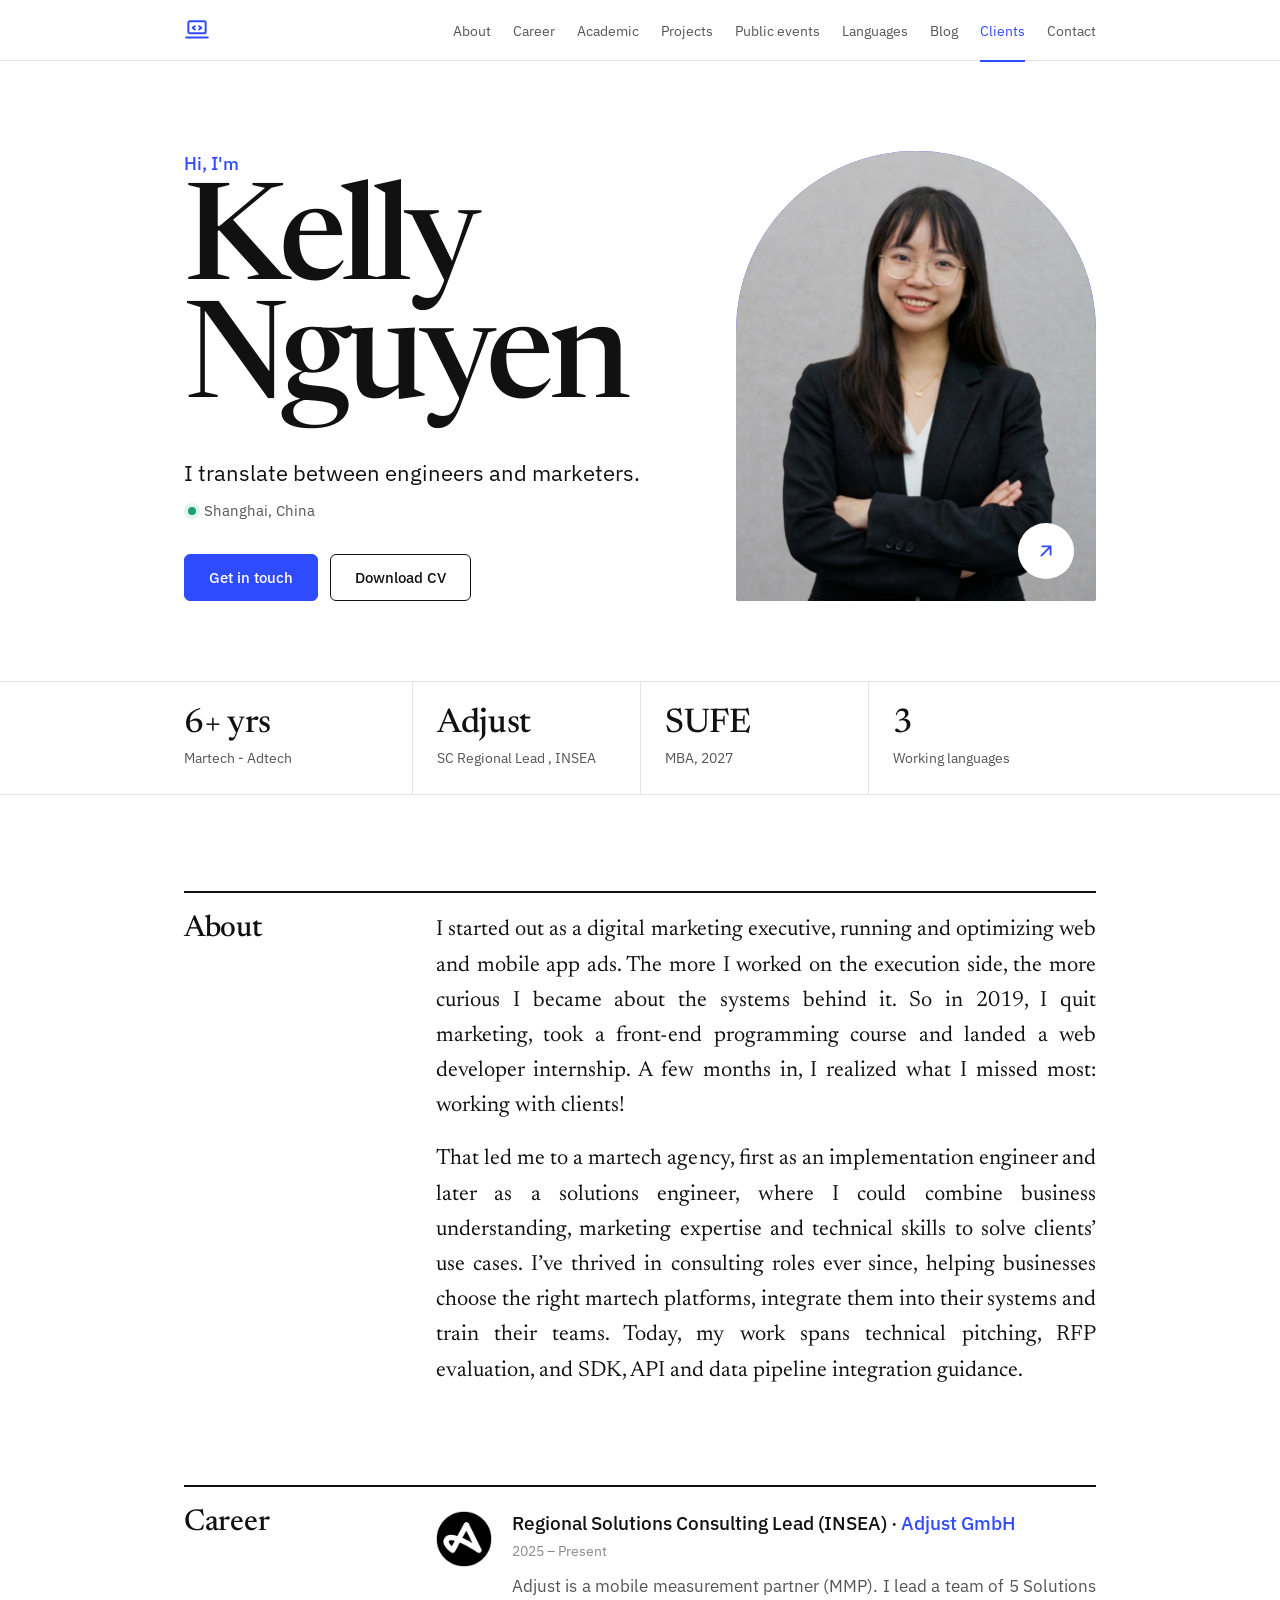
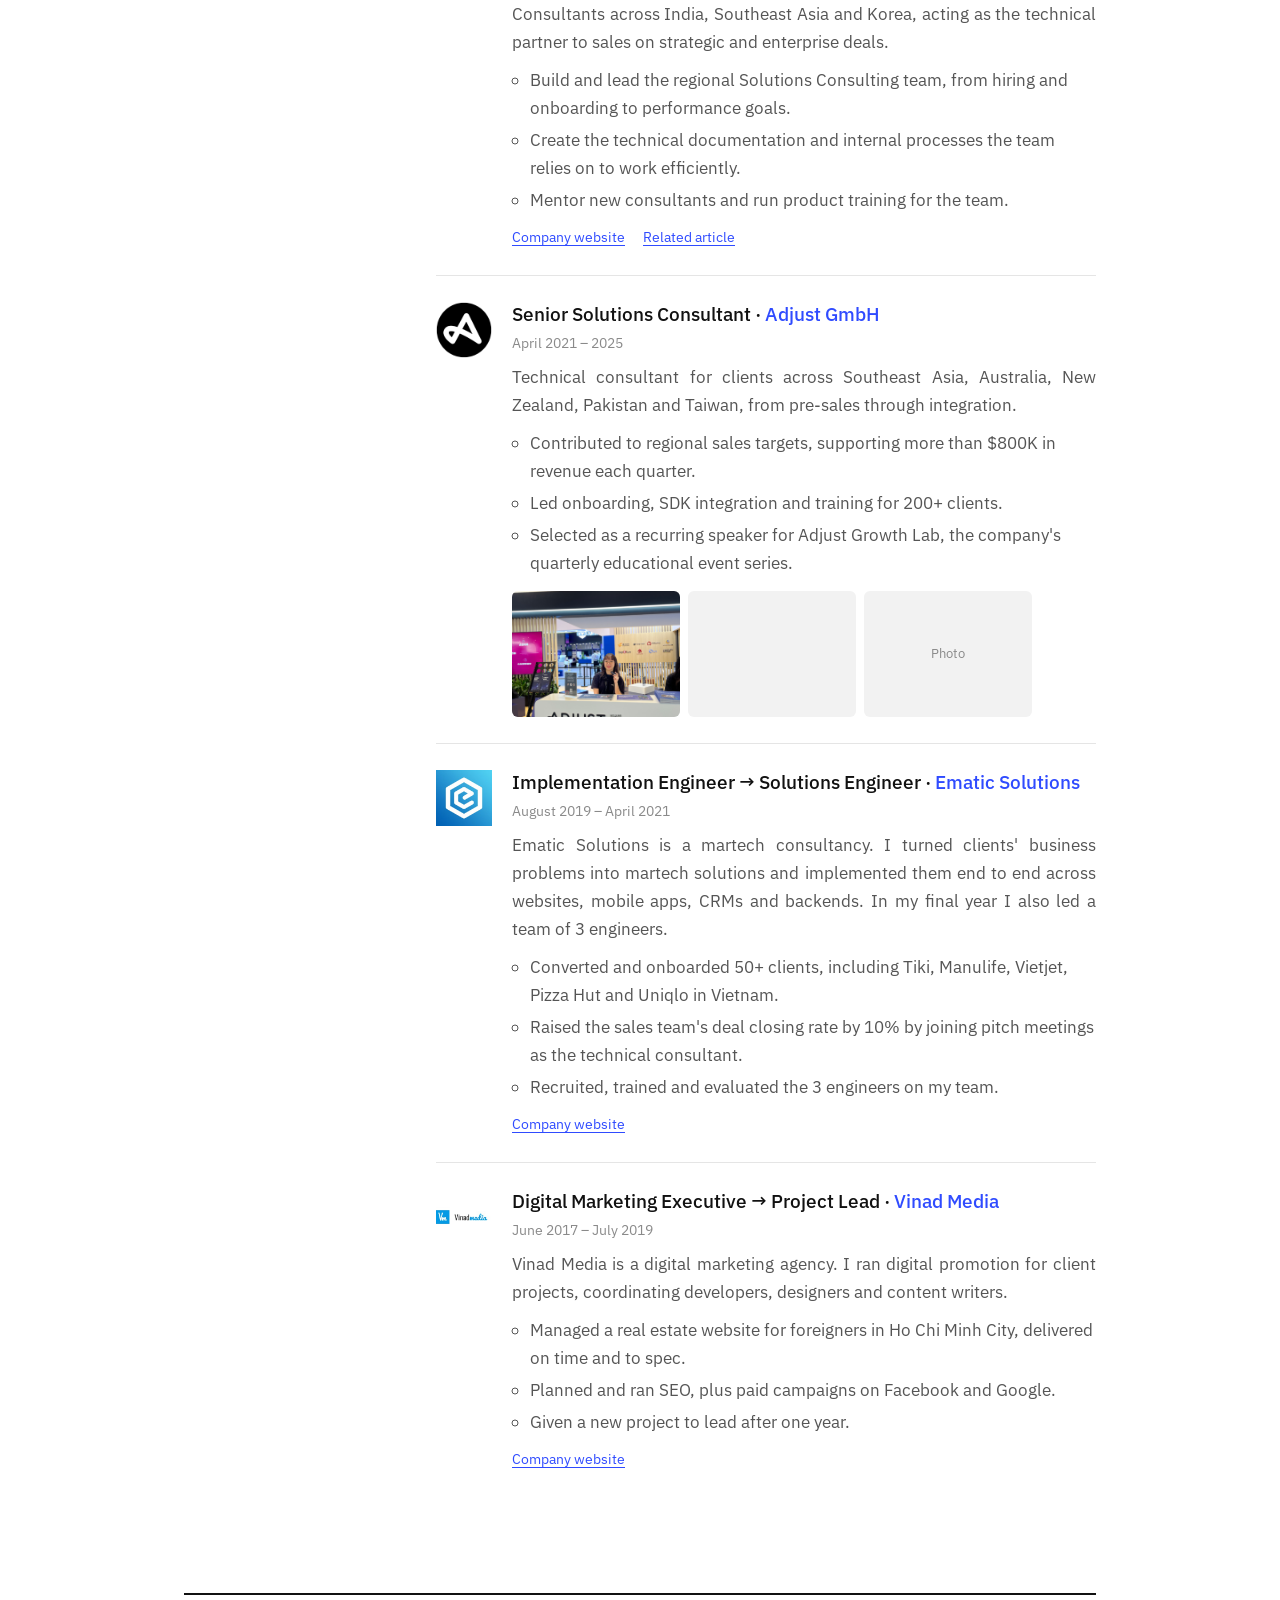
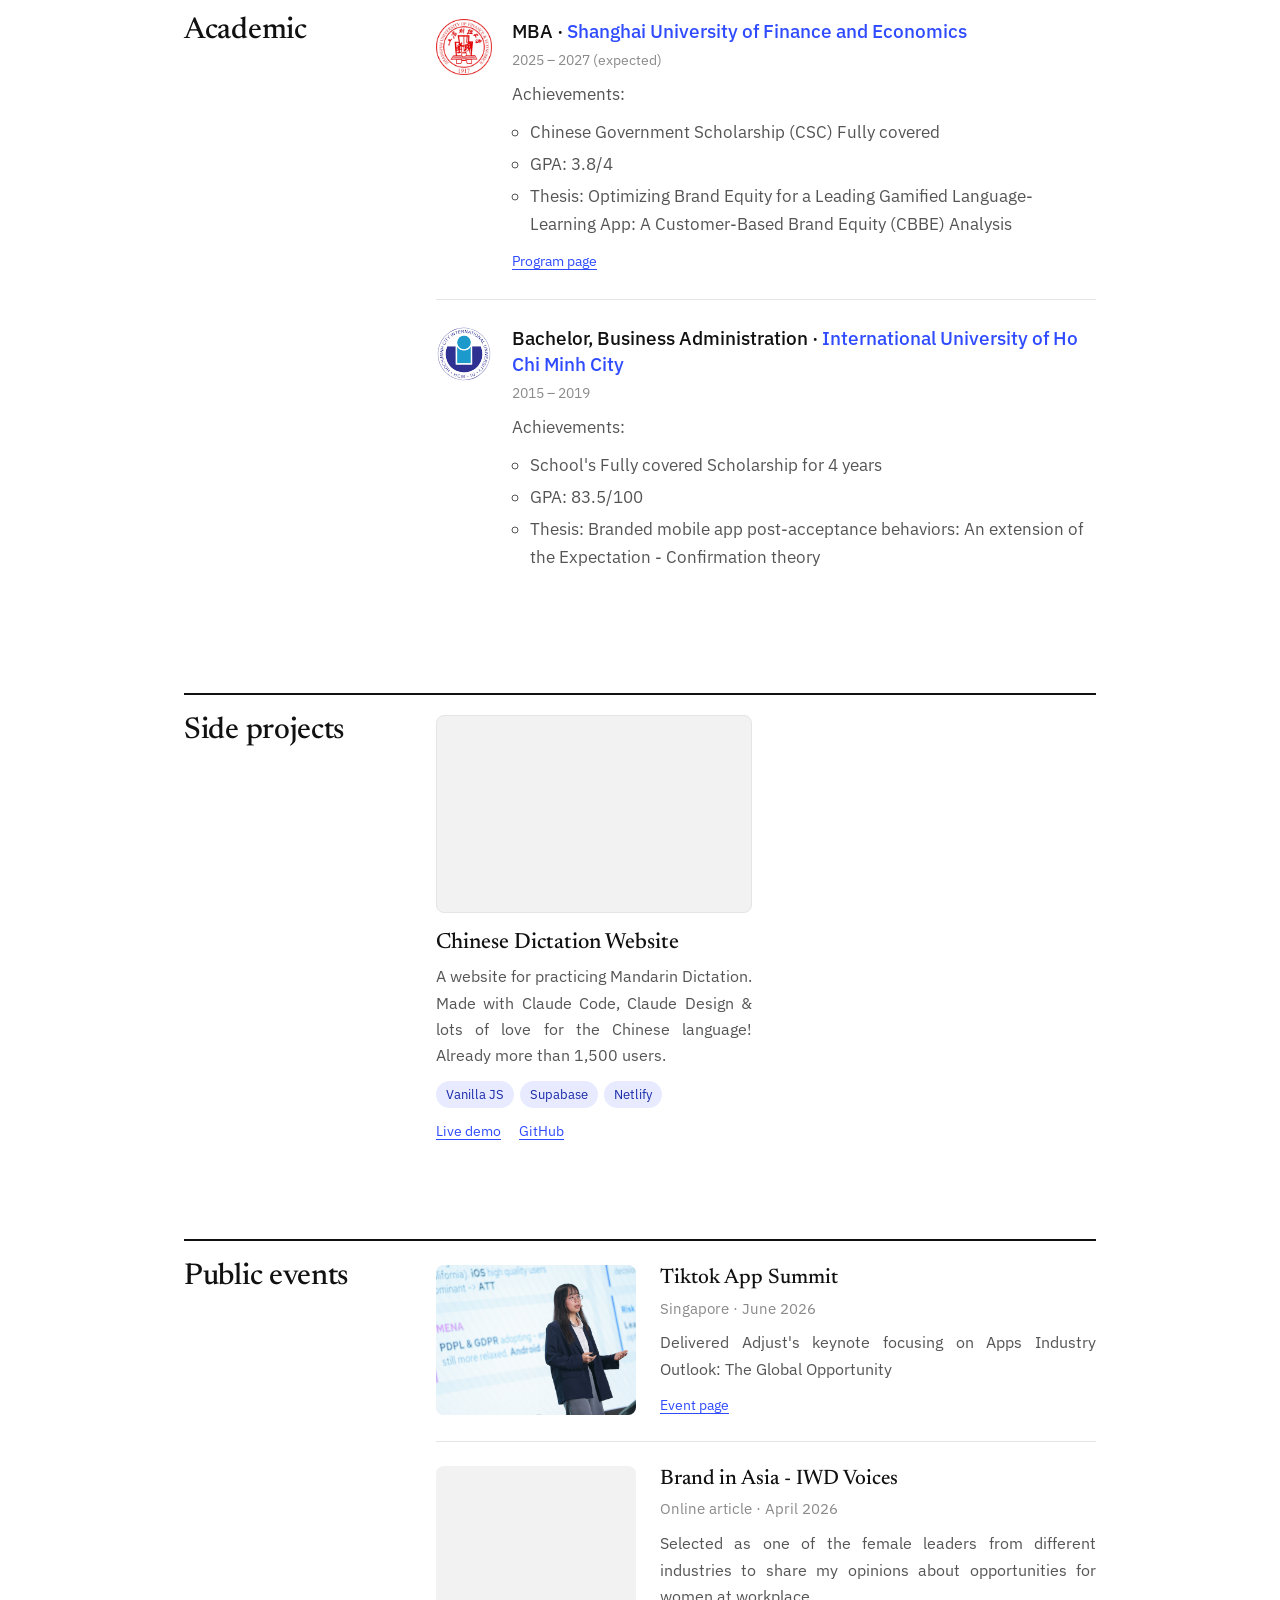
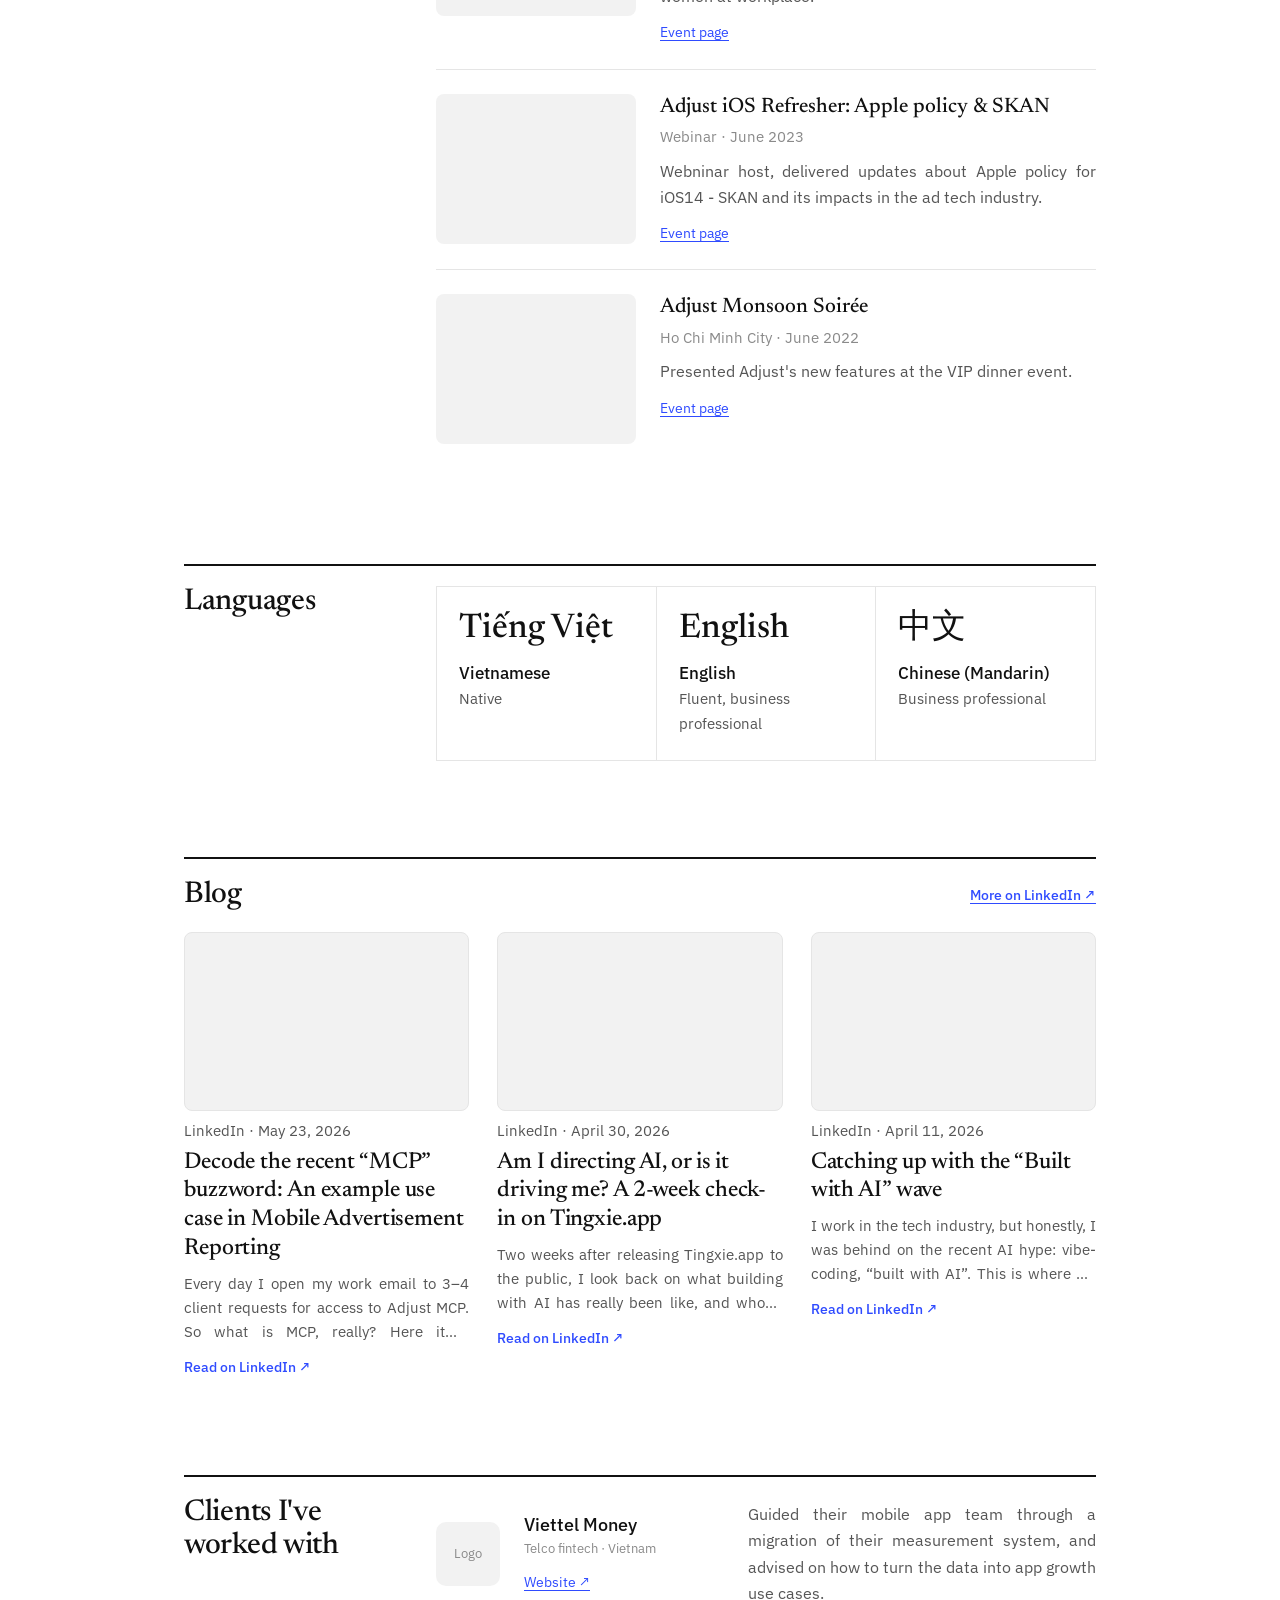
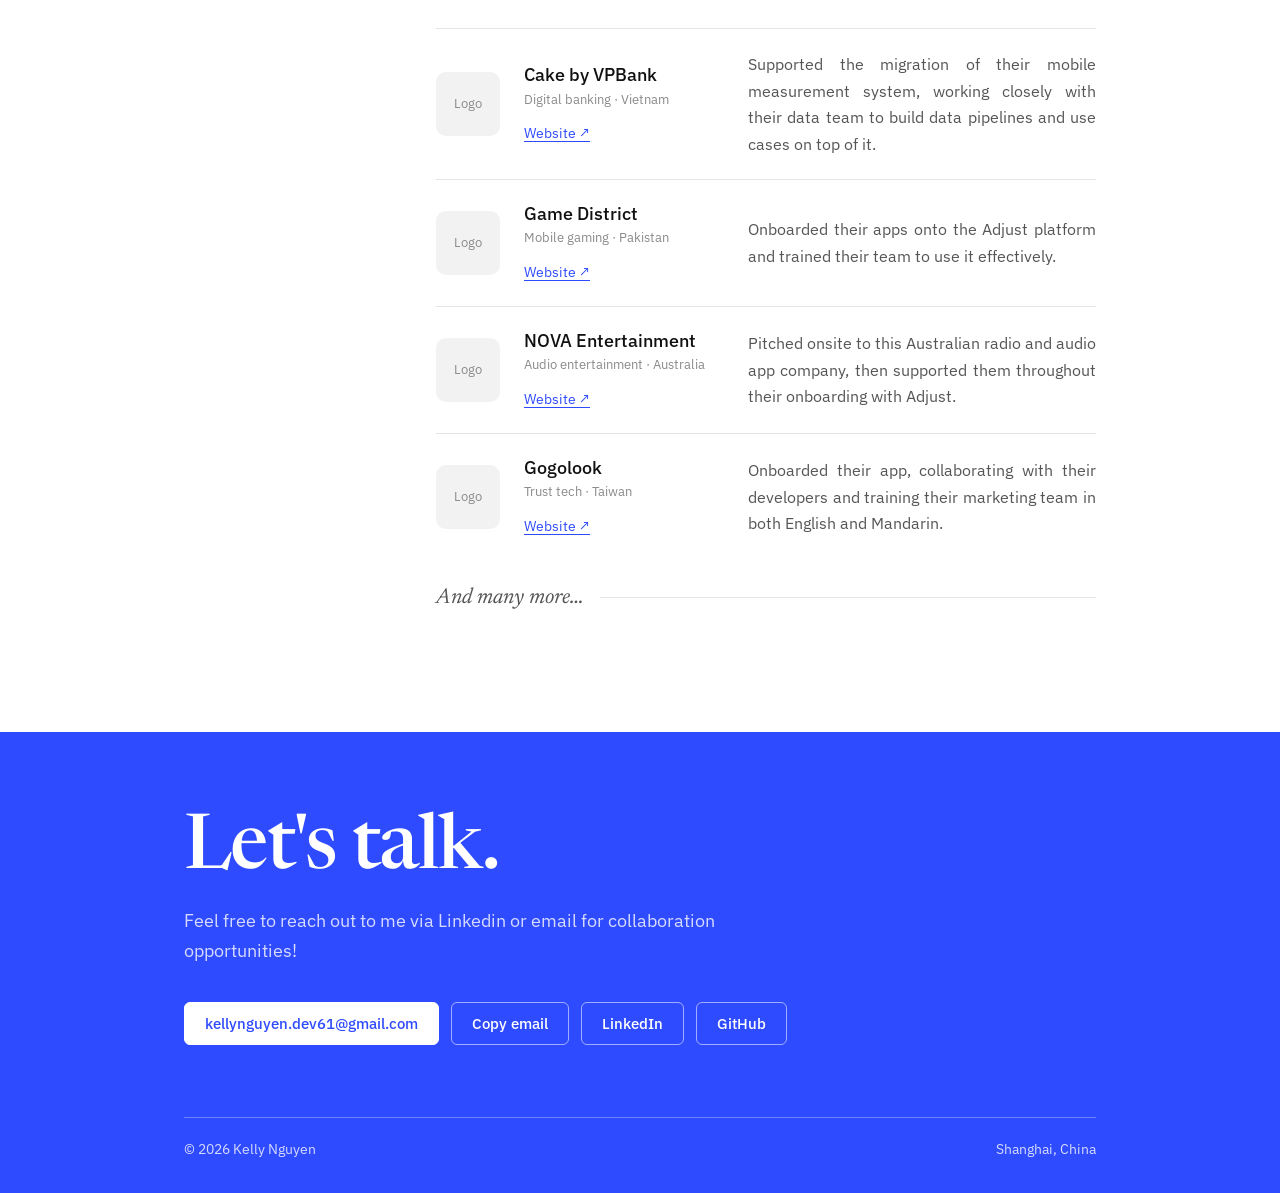
==== commit 5c95835c: "hide the 2nd project for later" ====
--- a/index.html
+++ b/index.html
@@ -246,18 +246,18 @@
       <article class="project">
         <div class="slot" data-label="Screenshot · 16:10"><img loading="lazy" decoding="async" src="assets/project1.jpg" alt="Screenshot of Project name" onerror="this.remove()"></div>
         <h3>Chinese Dictation Website</h3>
-        <p>A website for practicing Mandarin Dictation. Made with Claude Code & lots of love for the Chinese language!</p>
+        <p>A website for practicing Mandarin Dictation. Made with Claude Code, Claude Design & lots of love for the Chinese language! Already more than 1,500 users.</p>
         <div class="tags"><span class="tag">Vanilla JS</span><span class="tag">Supabase</span><span class="tag">Netlify</span></div>
         <div class="tl-links"><a href="https://tingxie.app/">Live demo</a><a href="https://github.com/tranbao13/tingxie">GitHub</a></div>
       </article>
 
-      <article class="project">
+      <!-- <article class="project">
         <div class="slot" data-label="Screenshot · 16:10"><img loading="lazy" decoding="async" src="assets/project2.jpg" alt="Screenshot of Project name" onerror="this.remove()"></div>
         <h3>Project name</h3>
         <p>What it does and who it's for, in one or two sentences.</p>
         <div class="tags"><span class="tag">Tech 1</span><span class="tag">Tech 2</span></div>
         <div class="tl-links"><a href="#">Live demo</a><a href="#">GitHub</a></div>
-      </article>
+      </article> -->
 
     </div>
   </div>
